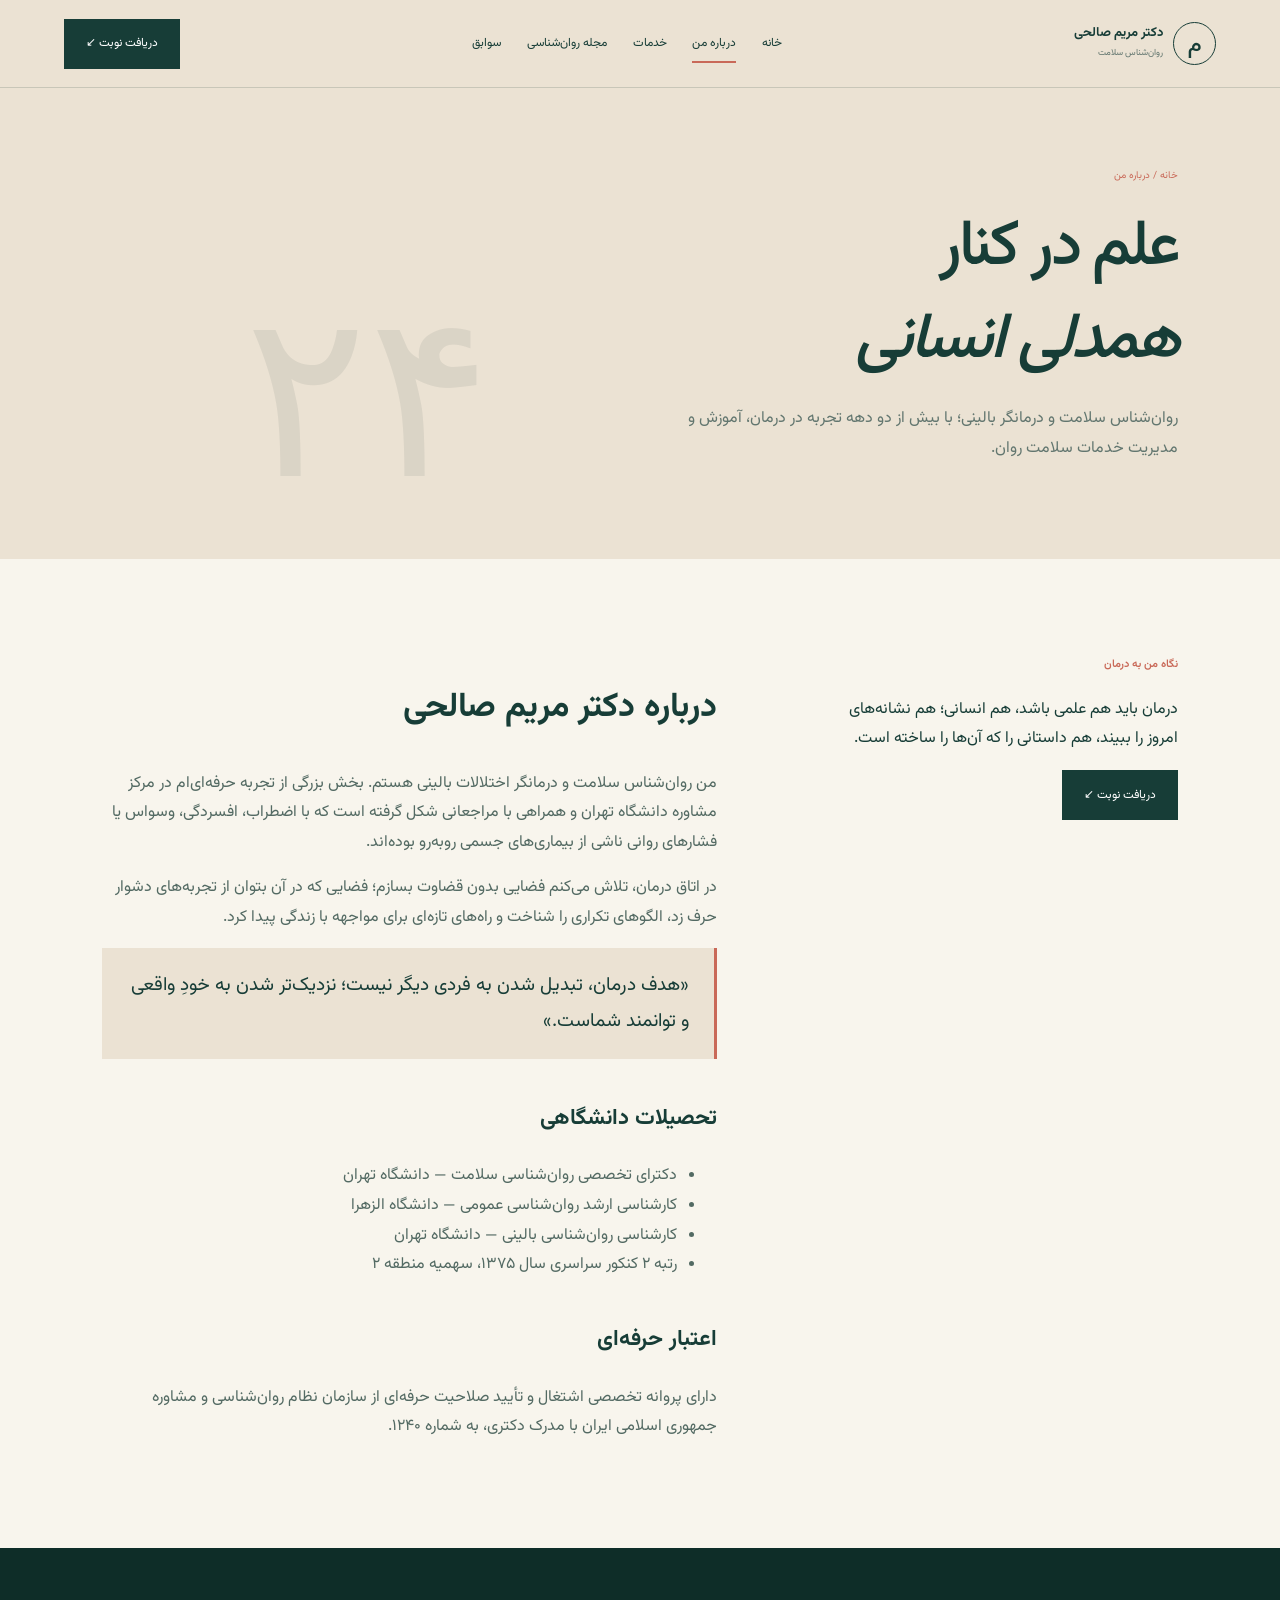
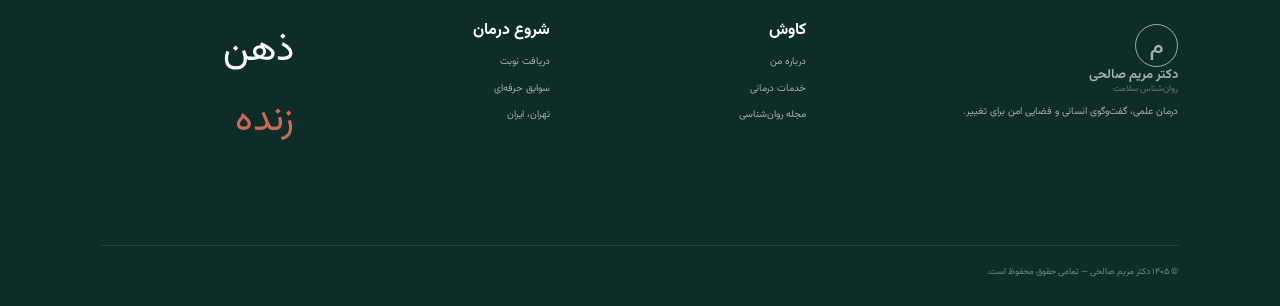
==== about.html @ 013b0f80 "Redesign site as a lively multi-page psychology practice" ====
<!doctype html><html lang="fa" dir="rtl"><head><meta charset="UTF-8"><meta name="viewport" content="width=device-width,initial-scale=1"><title>درباره من | دکتر مریم صالحی</title><link href="https://fonts.googleapis.com/css2?family=Vazirmatn:wght@300;400;500;600;700&display=swap" rel="stylesheet"><link rel="stylesheet" href="styles.css"></head><body data-page="about"><div data-header></div><main id="main"><section class="page-hero"><div class="reveal"><span class="crumb">خانه / درباره من</span><h1>علم در کنار<br><em>همدلی انسانی</em></h1><p>روان‌شناس سلامت و درمانگر بالینی؛ با بیش از دو دهه تجربه در درمان، آموزش و مدیریت خدمات سلامت روان.</p></div><div class="num reveal">۲۴</div></section><section class="content split"><aside class="reveal"><span class="label">نگاه من به درمان</span><p>درمان باید هم علمی باشد، هم انسانی؛ هم نشانه‌های امروز را ببیند، هم داستانی را که آن‌ها را ساخته است.</p><a class="btn" href="appointment.html">دریافت نوبت ↙</a></aside><article class="prose reveal"><h2>درباره دکتر مریم صالحی</h2><p>من روان‌شناس سلامت و درمانگر اختلالات بالینی هستم. بخش بزرگی از تجربه حرفه‌ای‌ام در مرکز مشاوره دانشگاه تهران و همراهی با مراجعانی شکل گرفته است که با اضطراب، افسردگی، وسواس یا فشارهای روانی ناشی از بیماری‌های جسمی روبه‌رو بوده‌اند.</p><p>در اتاق درمان، تلاش می‌کنم فضایی بدون قضاوت بسازم؛ فضایی که در آن بتوان از تجربه‌های دشوار حرف زد، الگوهای تکراری را شناخت و راه‌های تازه‌ای برای مواجهه با زندگی پیدا کرد.</p><div class="quote">«هدف درمان، تبدیل شدن به فردی دیگر نیست؛ نزدیک‌تر شدن به خودِ واقعی و توانمند شماست.»</div><h3>تحصیلات دانشگاهی</h3><ul><li>دکترای تخصصی روان‌شناسی سلامت — دانشگاه تهران</li><li>کارشناسی ارشد روان‌شناسی عمومی — دانشگاه الزهرا</li><li>کارشناسی روان‌شناسی بالینی — دانشگاه تهران</li><li>رتبه ۲ کنکور سراسری سال ۱۳۷۵، سهمیه منطقه ۲</li></ul><h3>اعتبار حرفه‌ای</h3><p>دارای پروانه تخصصی اشتغال و تأیید صلاحیت حرفه‌ای از سازمان نظام روان‌شناسی و مشاوره جمهوری اسلامی ایران با مدرک دکتری، به شماره ۱۲۴۰.</p></article></section></main><div data-footer></div><script src="script.js"></script></body></html>
---- styles.css ----
:root{--g:#173d37;--g2:#28584f;--p:#f8f5ed;--cream:#ebe2d3;--c:#c96958;--clay:#bd8c76;--sage:#9cbaa9;--muted:#62766f;--line:rgba(20,52,47,.16);--ease:cubic-bezier(.22,1,.36,1)}*{box-sizing:border-box}html{scroll-behavior:smooth}body{margin:0;background:var(--p);color:var(--g);font-family:Vazirmatn,sans-serif;line-height:1.85;overflow-x:hidden}a{color:inherit;text-decoration:none}button,input,select,textarea{font:inherit}.header{height:88px;padding:0 5vw;display:flex;align-items:center;justify-content:space-between;gap:25px;border-bottom:1px solid var(--line);position:absolute;inset:0 0 auto;z-index:30;transition:.35s var(--ease)}.header.stuck{position:fixed;height:70px;background:rgba(248,245,237,.9);backdrop-filter:blur(18px)}.logo{display:flex;align-items:center;gap:10px;line-height:1.25;white-space:nowrap}.logo>span{width:43px;height:43px;border:1px solid;border-radius:50%;display:grid;place-items:center;font:25px Georgia}.logo b{display:block;font-size:13px}.logo small{font-size:9px;color:var(--muted)}nav{display:flex;gap:2vw;font-size:12px}nav a{padding:25px 0;position:relative}nav a:after{content:"";position:absolute;right:0;bottom:17px;height:2px;width:0;background:var(--c);transition:.3s}nav a:hover:after,nav a.active:after{width:100%}.nav-cta,.btn{min-height:50px;padding:0 22px;background:var(--g);color:white;display:inline-flex;align-items:center;justify-content:center;gap:22px;font-size:12px;border:0;cursor:pointer;transition:.3s var(--ease)}.nav-cta:hover,.btn:hover{background:var(--c);transform:translateY(-3px)}.menu{display:none;background:none;border:0;width:46px;height:46px}.menu i{display:block;width:23px;height:1px;background:var(--g);margin:7px}.hero{min-height:100svh;padding:140px 7vw 70px;display:grid;grid-template-columns:1fr .86fr;gap:6vw;align-items:center;background:radial-gradient(circle at 10% 65%,rgba(201,105,88,.09),transparent 27%)}.kicker,.label{font-size:11px;color:var(--c);font-weight:600}.kicker{display:flex;align-items:center;gap:10px}.kicker i{width:8px;height:8px;background:#43a876;border-radius:50%;box-shadow:0 0 0 7px rgba(67,168,118,.12);animation:pulse 2s infinite}.hero h1{font-size:clamp(52px,6.5vw,102px);line-height:1.3;letter-spacing:-.065em;font-weight:500;margin:.25em 0}.hero h1 em,h2 em{font-style:normal;color:var(--c)}.hero-copy>p{max-width:580px;color:var(--muted)}.actions{display:flex;align-items:center;gap:28px;margin:34px 0 40px}.text-link,.line-link{font-size:11px;border-bottom:1px solid var(--line);padding:11px 0}.proof{display:flex;border-top:1px solid var(--line);padding-top:20px}.proof div{min-width:120px;padding-left:20px;margin-left:20px;border-left:1px solid var(--line)}.proof div:last-child{border:0}.proof b,.proof span{display:block}.proof span{font-size:9px;color:var(--muted)}.hero-art{height:min(76vh,720px);min-height:580px;position:relative}.portrait{position:absolute;inset:25px 7% 0;background:#ded4c4;border-radius:44% 44% 3px 3px;overflow:hidden}.portrait svg{position:absolute;bottom:-3%;width:100%;height:100%}.portrait g{stroke-dasharray:1500;stroke-dashoffset:1500;animation:draw 2.7s .3s var(--ease) forwards}.portrait q{position:absolute;bottom:18px;left:18px;width:215px;background:rgba(255,253,248,.88);backdrop-filter:blur(12px);padding:16px;font-size:11px}.orb{position:absolute;border-radius:50%;animation:float 7s ease-in-out infinite}.orb.coral{width:135px;height:135px;background:var(--c);right:0}.orb.sage{width:90px;height:90px;background:var(--sage);left:0;bottom:35px;animation-delay:-3s}.fresh{position:absolute;z-index:3;left:-2%;top:20%;width:185px;background:var(--g);color:white;padding:17px}.fresh small,.fresh b{display:block}.fresh small{color:#a6bdb6;font-size:9px}.fresh b{font-size:12px;margin:8px 0}.marquee{overflow:hidden;background:var(--c);color:white;padding:11px;white-space:nowrap}.marquee div{width:max-content;word-spacing:20px;font-size:13px;animation:marquee 24s linear infinite}.section{padding:115px 8vw}.intro{display:grid;grid-template-columns:.5fr 1.25fr .8fr;gap:5vw}.intro h2,.section-head h2,.method h2,.cta h2,.page-hero h1{font-size:clamp(42px,5vw,74px);line-height:1.45;letter-spacing:-.05em;font-weight:500;margin:.2em 0}.intro>div{color:var(--muted);padding-top:25px}.section-head{display:flex;align-items:end;justify-content:space-between;gap:8vw;margin-bottom:55px}.section-head>p{max-width:400px;color:var(--muted)}.service-grid,.articles{display:grid;grid-template-columns:repeat(3,1fr);gap:16px}.service{min-height:450px;padding:28px;display:flex;flex-direction:column;transition:.4s var(--ease)}.service:hover{transform:translateY(-9px);box-shadow:0 20px 45px rgba(20,52,47,.12)}.sage-bg{background:var(--sage)}.clay-bg{background:var(--clay);color:white}.cream-bg{background:var(--cream)}.service .symbol{font:70px Georgia;margin:35px 0 10px}.service h3{font-size:22px}.service p{font-size:12px;opacity:.75}.service strong{font-size:10px;margin-top:auto}.method{background:var(--g);color:white;display:grid;grid-template-columns:1fr 1fr;align-items:center;gap:9vw}.method-art{min-height:540px;background:var(--c);display:grid;place-items:center;position:relative;overflow:hidden}.rings,.rings:before,.rings:after{position:absolute;border:1px solid rgba(255,255,255,.35);border-radius:50%;width:230px;height:230px;content:""}.rings:before{width:380px;height:380px;inset:-75px}.rings:after{width:540px;height:540px;inset:-155px}.method q{position:relative;max-width:270px;text-align:center;font-size:14px}.method p{color:#b5c7c1}.btn.pale{background:white;color:var(--g);margin-top:20px}.journal{background:var(--cream)}.article{background:var(--p);padding-bottom:22px;transition:.4s var(--ease)}.article:hover{transform:translateY(-7px);box-shadow:0 20px 40px rgba(20,52,47,.1)}.article-art{height:250px;display:grid;place-items:center;font-size:31px;position:relative;overflow:hidden}.article-art:before,.article-art:after{content:"";position:absolute;width:160px;height:160px;border:1px solid;border-radius:50%}.article-art:after{width:250px;height:250px}.a1{background:#9db9aa}.a2{background:#d2ae9d}.a3{background:#e2d6c4}.article small,.article h3,.article p{margin-right:22px;margin-left:22px}.article small{color:var(--c);font-size:9px}.article h3{font-size:18px;line-height:1.7}.article p{font-size:11px;color:var(--muted)}.cta{text-align:center;background:#efd7cf}.cta h2{font-size:clamp(48px,6vw,88px)}.cta p{color:var(--muted)}.coral-btn{background:var(--c);margin-top:18px}.footer{background:#0e2d28;color:white;padding:68px 8vw 25px;display:grid;grid-template-columns:1.6fr 1fr 1fr 1fr;gap:5vw}.footer a,.footer p{display:block;font-size:10px;color:#9cb1aa;margin:8px 0}.footer-mark{font-size:38px}.footer-mark em{font-style:normal;color:var(--c)}.footer>small{grid-column:1/-1;border-top:1px solid rgba(255,255,255,.1);padding-top:18px;color:#6f8981;font-size:9px;margin-top:25px}.page-hero{min-height:60vh;padding:160px 8vw 80px;background:var(--cream);display:grid;grid-template-columns:1.2fr .8fr;align-items:end;gap:8vw}.page-hero p{max-width:540px;color:var(--muted)}.page-hero .num{font:clamp(110px,18vw,260px) Georgia;color:rgba(20,52,47,.08);line-height:.7}.crumb{font-size:10px;color:var(--c)}.content{padding:90px 8vw}.split{display:grid;grid-template-columns:.72fr 1.28fr;gap:9vw}.prose{max-width:760px}.prose h2{font-size:34px}.prose h3{font-size:22px;margin-top:40px}.prose p,.prose li{color:#536a63}.quote{background:var(--cream);border-right:3px solid var(--c);padding:20px 25px;font-size:19px}.cards{display:grid;gap:14px}.detail{padding:30px;background:white;border:1px solid var(--line)}.detail p{color:var(--muted);font-size:13px}.detail a{font-size:10px;color:var(--c)}.booking{min-height:100vh;padding:140px 8vw 80px;background:var(--g);color:white;display:grid;grid-template-columns:.85fr 1.15fr;gap:8vw}.booking h1{font-size:clamp(48px,5vw,74px);line-height:1.4;font-weight:500}.booking-info p{color:#b5c7c1}.form{background:var(--p);color:var(--g);padding:38px;display:grid;grid-template-columns:1fr 1fr;gap:22px}.form h2,.form>p,.form .full,.form button,.status{grid-column:1/-1}.form h2{margin:0}.form>p,.form label{font-size:10px}.form>p{color:var(--muted)}.form input,.form select,.form textarea{display:block;width:100%;border:0;border-bottom:1px solid var(--line);background:none;padding:12px 0;outline:0}.status{text-align:center;color:var(--c);font-size:11px}.filters{display:flex;gap:9px;flex-wrap:wrap;margin-bottom:40px}.filters button{padding:9px 16px;border:1px solid var(--line);background:none;font-size:10px;cursor:pointer}.filters .active{background:var(--g);color:white}.article-page{padding-top:130px}.article-head{max-width:900px;text-align:center;margin:auto;padding:50px 20px}.article-head h1{font-size:clamp(44px,6vw,76px);line-height:1.45;font-weight:500}.article-head small{color:var(--c)}.cover{height:460px;max-width:1100px;margin:0 auto 60px;display:grid;place-items:center;background:var(--sage);font-size:90px;position:relative;overflow:hidden}.cover:before,.cover:after{content:"";position:absolute;width:400px;height:400px;border:1px solid;border-radius:50%}.cover:after{width:680px;height:680px}.article-body{max-width:760px;margin:auto;padding:0 20px 100px}.article-body .lead{font-size:20px;color:var(--g)}.article-body p,.article-body li{color:#506860}.article-body h2{font-size:29px;margin-top:48px}.article-nav{border-top:1px solid var(--line);margin-top:55px;padding-top:25px;display:flex;justify-content:space-between;font-size:10px}.reveal{opacity:0;transform:translateY(28px);transition:.9s var(--ease)}.reveal.visible{opacity:1;transform:none}.delay{transition-delay:.12s}.delay2{transition-delay:.24s}@keyframes draw{to{stroke-dashoffset:0}}@keyframes pulse{50%{box-shadow:0 0 0 13px transparent}}@keyframes float{50%{transform:translateY(-17px) rotate(4deg)}}@keyframes marquee{to{transform:translateX(50%)}}
@media(max-width:900px){.header{height:72px;padding:0 20px}.header nav,.header>.nav-cta{display:none}.menu{display:block}.header.open{position:fixed;min-height:100svh;background:var(--p);align-items:flex-start;padding-top:14px}.header.open nav{display:flex;position:absolute;top:100px;right:25px;flex-direction:column;font-size:23px}.hero,.intro,.method,.page-hero,.split,.booking{grid-template-columns:1fr}.hero{padding:115px 22px 55px}.hero-art{height:620px}.section{padding:80px 22px}.intro{gap:20px}.section-head{display:block}.service-grid,.articles{grid-template-columns:1fr 1fr}.page-hero,.booking{padding:125px 22px 70px}.page-hero .num{display:none}.content{padding:70px 22px}.footer{grid-template-columns:1fr 1fr}.footer>div:first-child,.footer-mark{grid-column:1/-1}}
@media(max-width:560px){.hero h1{font-size:14vw}.actions{flex-direction:column;align-items:stretch}.text-link{text-align:center}.proof{display:grid;grid-template-columns:1fr 1fr}.proof div{border:0}.hero-art{height:500px;min-height:0}.fresh{top:auto;bottom:15px}.orb.coral{width:85px;height:85px}.service-grid,.articles{grid-template-columns:1fr}.service{min-height:390px}.method-art{min-height:420px}.section-head h2,.method h2,.cta h2,.page-hero h1{font-size:41px}.form{grid-template-columns:1fr;padding:24px}.form label{grid-column:1/-1}.cover{height:330px;font-size:60px}.footer{grid-template-columns:1fr}.footer>div{grid-column:1/-1}}
@media(prefers-reduced-motion:reduce){html{scroll-behavior:auto}*,*:before,*:after{animation-duration:.01ms!important;transition-duration:.01ms!important;animation-iteration-count:1!important}.reveal{opacity:1;transform:none}}
.skip{position:fixed;top:-80px;right:18px;background:#fff;padding:10px 16px;z-index:999}.skip:focus{top:10px}
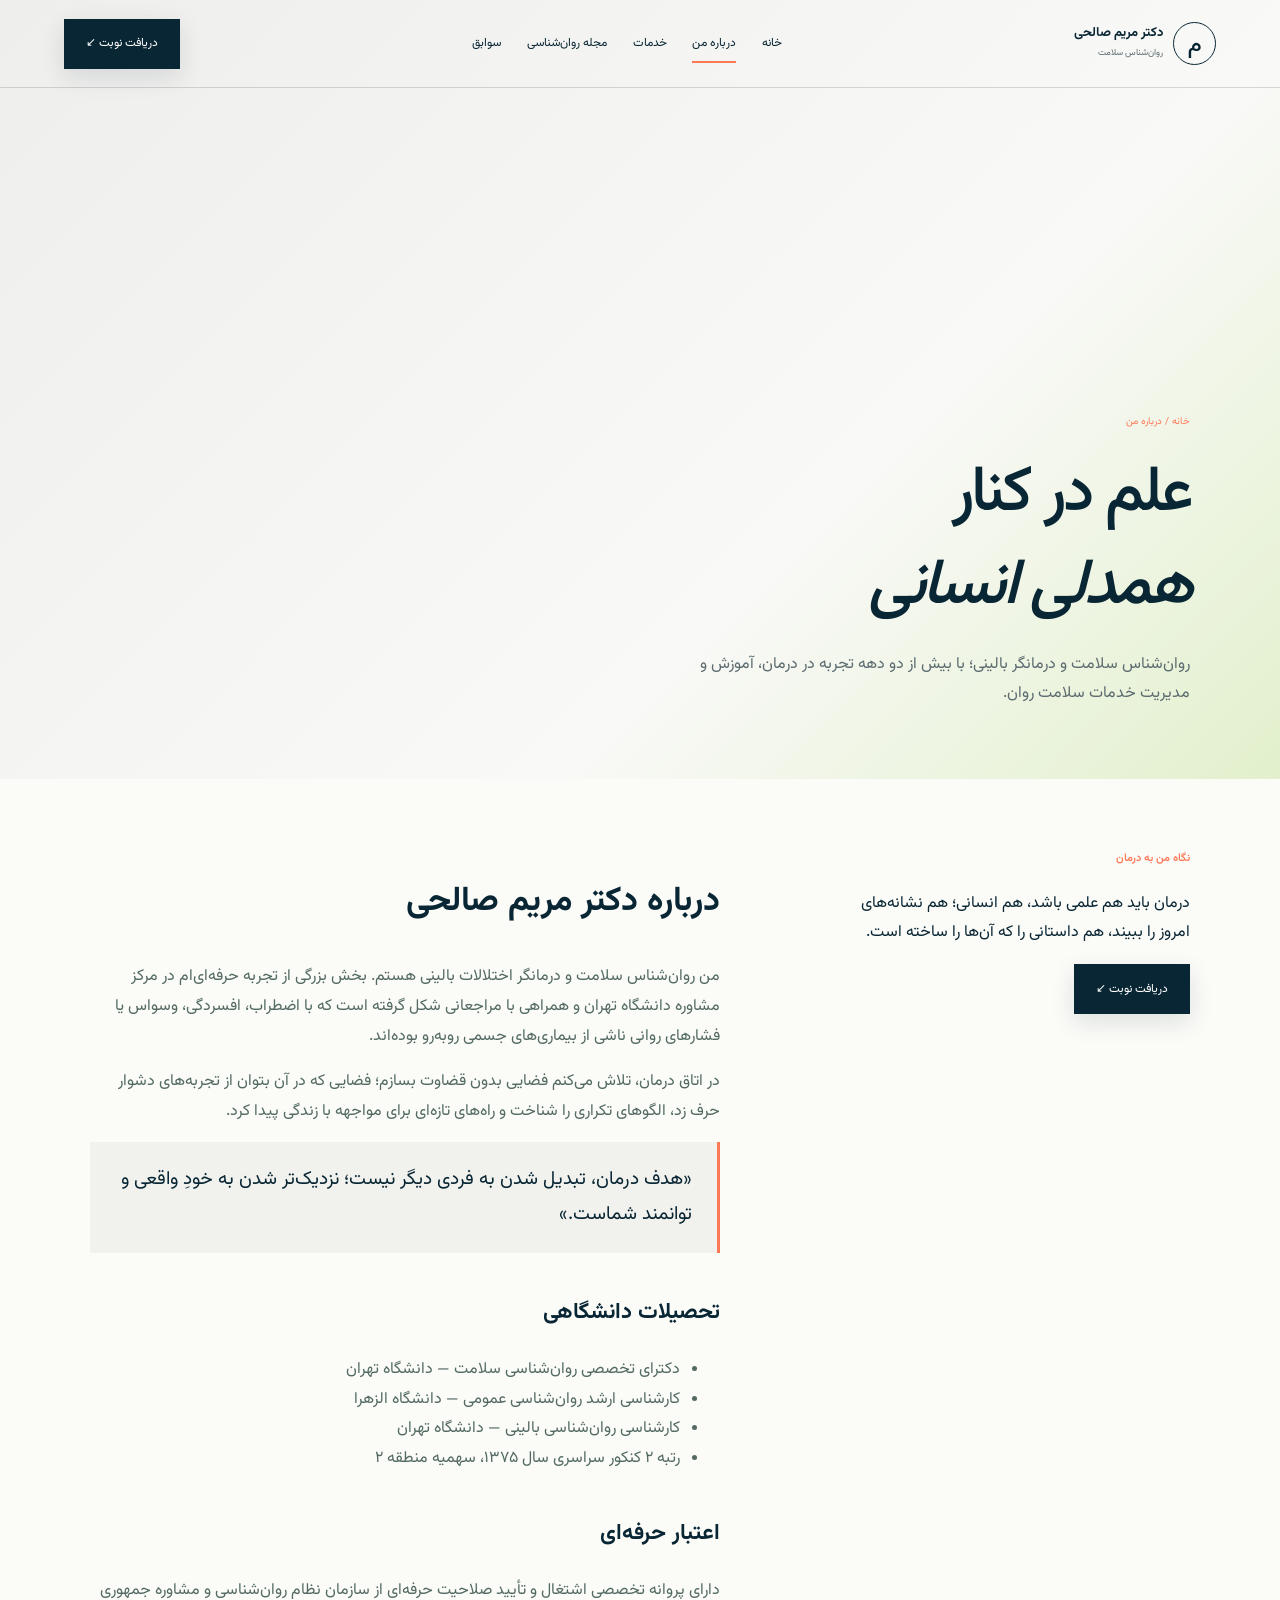
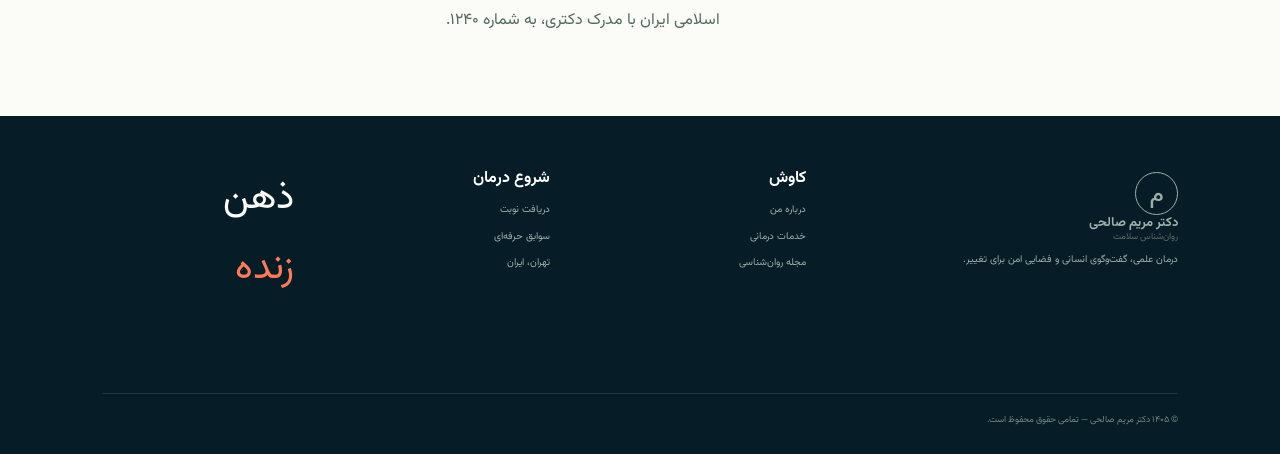
==== commit 34de0b16: "Tighten layout and add local Vazirmatn font with pastel motion" ====
--- a/about.html
+++ b/about.html
@@ -1 +1,2 @@
-<!doctype html><html lang="fa" dir="rtl"><head><meta charset="UTF-8"><meta name="viewport" content="width=device-width,initial-scale=1"><title>درباره من | دکتر مریم صالحی</title><link href="https://fonts.googleapis.com/css2?family=Vazirmatn:wght@300;400;500;600;700&display=swap" rel="stylesheet"><link rel="stylesheet" href="styles.css"></head><body data-page="about"><div data-header></div><main id="main"><section class="page-hero"><div class="reveal"><span class="crumb">خانه / درباره من</span><h1>علم در کنار<br><em>همدلی انسانی</em></h1><p>روان‌شناس سلامت و درمانگر بالینی؛ با بیش از دو دهه تجربه در درمان، آموزش و مدیریت خدمات سلامت روان.</p></div><div class="num reveal">۲۴</div></section><section class="content split"><aside class="reveal"><span class="label">نگاه من به درمان</span><p>درمان باید هم علمی باشد، هم انسانی؛ هم نشانه‌های امروز را ببیند، هم داستانی را که آن‌ها را ساخته است.</p><a class="btn" href="appointment.html">دریافت نوبت ↙</a></aside><article class="prose reveal"><h2>درباره دکتر مریم صالحی</h2><p>من روان‌شناس سلامت و درمانگر اختلالات بالینی هستم. بخش بزرگی از تجربه حرفه‌ای‌ام در مرکز مشاوره دانشگاه تهران و همراهی با مراجعانی شکل گرفته است که با اضطراب، افسردگی، وسواس یا فشارهای روانی ناشی از بیماری‌های جسمی روبه‌رو بوده‌اند.</p><p>در اتاق درمان، تلاش می‌کنم فضایی بدون قضاوت بسازم؛ فضایی که در آن بتوان از تجربه‌های دشوار حرف زد، الگوهای تکراری را شناخت و راه‌های تازه‌ای برای مواجهه با زندگی پیدا کرد.</p><div class="quote">«هدف درمان، تبدیل شدن به فردی دیگر نیست؛ نزدیک‌تر شدن به خودِ واقعی و توانمند شماست.»</div><h3>تحصیلات دانشگاهی</h3><ul><li>دکترای تخصصی روان‌شناسی سلامت — دانشگاه تهران</li><li>کارشناسی ارشد روان‌شناسی عمومی — دانشگاه الزهرا</li><li>کارشناسی روان‌شناسی بالینی — دانشگاه تهران</li><li>رتبه ۲ کنکور سراسری سال ۱۳۷۵، سهمیه منطقه ۲</li></ul><h3>اعتبار حرفه‌ای</h3><p>دارای پروانه تخصصی اشتغال و تأیید صلاحیت حرفه‌ای از سازمان نظام روان‌شناسی و مشاوره جمهوری اسلامی ایران با مدرک دکتری، به شماره ۱۲۴۰.</p></article></section></main><div data-footer></div><script src="script.js"></script></body></html>
+<!doctype html><html lang="fa" dir="rtl"><head><meta charset="UTF-8"><meta name="viewport" content="width=device-width,initial-scale=1"><title>درباره من | دکتر مریم صالحی</title><link rel="stylesheet" href="styles.css"></head><body data-page="about"><div data-header></div><main id="main"><section class="page-hero"><div class="reveal"><span class="crumb">خانه / درباره من</span><h1>علم در کنار<br><em>همدلی انسانی</em></h1><p>روان‌شناس سلامت و درمانگر بالینی؛ با بیش از دو دهه تجربه در درمان، آموزش و مدیریت خدمات سلامت روان.</p></div><div class="num reveal">۲۴</div></section><section class="content split"><aside class="reveal"><span class="label">نگاه من به درمان</span><p>درمان باید هم علمی باشد، هم انسانی؛ هم نشانه‌های امروز را ببیند، هم داستانی را که آن‌ها را ساخته است.</p><a class="btn" href="appointment.html">دریافت نوبت ↙</a></aside><article class="prose reveal"><h2>درباره دکتر مریم صالحی</h2><p>من روان‌شناس سلامت و درمانگر اختلالات بالینی هستم. بخش بزرگی از تجربه حرفه‌ای‌ام در مرکز مشاوره دانشگاه تهران و همراهی با مراجعانی شکل گرفته است که با اضطراب، افسردگی، وسواس یا فشارهای روانی ناشی از بیماری‌های جسمی روبه‌رو بوده‌اند.</p><p>در اتاق درمان، تلاش می‌کنم فضایی بدون قضاوت بسازم؛ فضایی که در آن بتوان از تجربه‌های دشوار حرف زد، الگوهای تکراری را شناخت و راه‌های تازه‌ای برای مواجهه با زندگی پیدا کرد.</p><div class="quote">«هدف درمان، تبدیل شدن به فردی دیگر نیست؛ نزدیک‌تر شدن به خودِ واقعی و توانمند شماست.»</div><h3>تحصیلات دانشگاهی</h3><ul><li>دکترای تخصصی روان‌شناسی سلامت — دانشگاه تهران</li><li>کارشناسی ارشد روان‌شناسی عمومی — دانشگاه الزهرا</li><li>کارشناسی روان‌شناسی بالینی — دانشگاه تهران</li><li>رتبه ۲ کنکور سراسری سال ۱۳۷۵، سهمیه منطقه ۲</li></ul><h3>اعتبار حرفه‌ای</h3><p>دارای پروانه تخصصی اشتغال و تأیید صلاحیت حرفه‌ای از سازمان نظام روان‌شناسی و مشاوره جمهوری اسلامی ایران با مدرک دکتری، به شماره ۱۲۴۰.</p></article></section></main><div data-footer></div><script src="script.js"></script></body></html>
+
--- a/styles.css
+++ b/styles.css
@@ -3,3 +3,9 @@
 @media(max-width:560px){.hero h1{font-size:14vw}.actions{flex-direction:column;align-items:stretch}.text-link{text-align:center}.proof{display:grid;grid-template-columns:1fr 1fr}.proof div{border:0}.hero-art{height:500px;min-height:0}.fresh{top:auto;bottom:15px}.orb.coral{width:85px;height:85px}.service-grid,.articles{grid-template-columns:1fr}.service{min-height:390px}.method-art{min-height:420px}.section-head h2,.method h2,.cta h2,.page-hero h1{font-size:41px}.form{grid-template-columns:1fr;padding:24px}.form label{grid-column:1/-1}.cover{height:330px;font-size:60px}.footer{grid-template-columns:1fr}.footer>div{grid-column:1/-1}}
 @media(prefers-reduced-motion:reduce){html{scroll-behavior:auto}*,*:before,*:after{animation-duration:.01ms!important;transition-duration:.01ms!important;animation-iteration-count:1!important}.reveal{opacity:1;transform:none}}
 .skip{position:fixed;top:-80px;right:18px;background:#fff;padding:10px 16px;z-index:999}.skip:focus{top:10px}
+.portrait.has-photo{background:#d8cabc}.portrait.has-photo>img{width:100%;height:100%;object-fit:cover;object-position:50% 22%;display:block;filter:saturate(.82) contrast(1.02)}.portrait.has-photo svg{display:none}.portrait.has-photo:after{content:"";position:absolute;inset:0;background:linear-gradient(180deg,transparent 60%,rgba(23,61,55,.18));pointer-events:none}.portrait.has-photo q{z-index:2}.about-photo{width:min(34vw,430px);aspect-ratio:1/1;object-fit:cover;object-position:50% 22%;border-radius:50% 50% 4px 4px;justify-self:end;box-shadow:18px 18px 0 var(--sage)}.page-hero:has(.about-photo){grid-template-columns:1.1fr .9fr}.page-hero:has(.about-photo) .num{display:none}@media(max-width:900px){.about-photo{width:min(82vw,430px);justify-self:center}.page-hero:has(.about-photo){grid-template-columns:1fr}}
+.mag-hero{min-height:72vh;padding:160px 8vw 80px;background:var(--g);color:white;display:grid;grid-template-columns:1fr 1fr;align-items:end;overflow:hidden;position:relative}.mag-hero h1{font-size:clamp(62px,8vw,126px);font-weight:500;line-height:1.2;letter-spacing:-.065em;margin:.15em 0}.mag-hero h1 em{font-style:normal;color:#e7a092}.mag-hero p{max-width:530px;color:#b3c6c0}.mag-word{font-size:clamp(170px,25vw,390px);line-height:.65;font-weight:800;color:rgba(255,255,255,.045);transform:rotate(-8deg);justify-self:end}.featured-story{display:grid;grid-template-columns:1.05fr .95fr;gap:8vw;align-items:center}.featured-art{min-height:570px;background:var(--sage);position:relative;display:grid;place-items:center;overflow:hidden}.featured-art:before,.featured-art:after{content:"";position:absolute;width:310px;height:310px;border:1px solid var(--g);border-radius:50%}.featured-art:after{width:520px;height:520px}.featured-art span{position:absolute;top:25px;right:25px;font-size:10px}.featured-art b{font-size:86px;font-weight:400;z-index:1}.featured-art i{position:absolute;width:110px;height:110px;background:var(--c);border-radius:50%;bottom:28px;left:28px;animation:float 6s ease-in-out infinite}.featured-copy small{font-size:9px;color:var(--c)}.featured-copy h2{font-size:clamp(38px,4vw,62px);line-height:1.5;font-weight:500}.featured-copy p{color:var(--muted);margin-bottom:30px}.magazine-list{background:var(--cream)}.mag-toolbar{display:flex;justify-content:space-between;align-items:end;margin-bottom:45px}.mag-toolbar h2{margin:4px 0;font-size:34px}.mag-quote{background:#e9b4a8;text-align:center}.mag-quote q{display:block;max-width:900px;margin:25px auto;font-size:clamp(27px,4vw,54px);line-height:1.65}.mag-quote span,.mag-quote a{font-size:10px}.reading-layout{max-width:1080px;margin:auto;display:grid;grid-template-columns:210px 1fr;gap:70px;align-items:start}.toc{position:sticky;top:110px;border-top:2px solid var(--g);padding-top:18px}.toc b,.toc a{display:block}.toc b{font-size:11px;margin-bottom:12px}.toc a{font-size:10px;color:var(--muted);padding:7px 0;border-bottom:1px solid var(--line)}.article-body{max-width:none;margin:0;padding:0 0 110px}.article-body p,.article-body li{font-size:16px;line-height:2.15}.article-body h2{scroll-margin-top:110px}.article-body h3{font-size:20px;margin-top:32px}.article-note{background:#edf0e9;border:1px solid var(--line);padding:15px 20px;font-size:11px;color:var(--muted);margin:28px 0}.sources{margin-top:60px;background:var(--g);color:white;padding:30px}.sources h2{margin-top:0;color:white}.sources ol{padding-right:20px}.sources li{font-size:11px;color:#b8c9c4;margin:10px 0}.sources a{text-decoration:underline;text-underline-offset:4px}.sources a:hover{color:white}@media(max-width:900px){.mag-hero,.featured-story{grid-template-columns:1fr}.mag-hero{padding:130px 22px 70px}.mag-word{display:none}.featured-story{gap:40px}.featured-art{min-height:480px}.reading-layout{grid-template-columns:1fr;padding:0 22px}.toc{position:static;display:none}.mag-toolbar{display:block}}@media(max-width:560px){.mag-hero h1{font-size:16vw}.featured-art{min-height:380px}.featured-art b{font-size:60px}.featured-art:before{width:220px;height:220px}.featured-art:after{width:360px;height:360px}.article-body p,.article-body li{font-size:15px}.sources{padding:22px}.mag-quote q{font-size:28px}}
+:root:root{--g:#092634;--g2:#004e72;--p:#f9f9f7;--cream:#eeeeec;--c:#ff6e42;--clay:#3a4750;--sage:#e2f0cc;--muted:#5c6b70;--line:rgba(9,38,52,.16)}body{background:var(--p);color:var(--g)}.hero{background:radial-gradient(circle at 7% 68%,rgba(0,78,114,.12),transparent 27%),radial-gradient(circle at 92% 18%,rgba(255,110,66,.07),transparent 23%),var(--p)}.header.stuck{background:rgba(249,249,247,.9)}.btn,.nav-cta{box-shadow:0 8px 24px rgba(9,38,52,.12)}.btn:hover,.nav-cta:hover{box-shadow:0 12px 30px rgba(255,110,66,.22)}.orb.coral{background:linear-gradient(145deg,#ff8c66,#ff6e42)}.orb.sage{background:#b8dca9}.portrait.has-photo{background:#dce5e2}.portrait.has-photo:after{background:linear-gradient(180deg,transparent 54%,rgba(9,38,52,.26))}.fresh{background:rgba(9,38,52,.96);border:1px solid rgba(255,255,255,.13);box-shadow:0 18px 42px rgba(9,38,52,.22)}.marquee{background:var(--g2)}.marquee div{color:#f9f9f9}.sage-bg{background:linear-gradient(150deg,#e2f0cc,#cce5bb)}.clay-bg{background:linear-gradient(150deg,#3a4750,#092634)}.cream-bg{background:linear-gradient(150deg,#f9f9f9,#e8eceb)}.method{background:linear-gradient(140deg,#092634,#004e72)}.method-art{background:linear-gradient(150deg,#ff6e42,#d84d29)}.journal,.magazine-list{background:#eeeeec}.a1{background:linear-gradient(150deg,#e2f0cc,#b8dca9)}.a2{background:linear-gradient(150deg,#ffb098,#ff7950)}.a3{background:linear-gradient(150deg,#dfe8eb,#91afbb)}.cta{background:linear-gradient(135deg,#e2f0cc 0%,#f9f9f7 55%,#ffd7ca 100%)}.footer{background:#061c26}.mag-hero{background:radial-gradient(circle at 15% 105%,rgba(0,78,114,.85),transparent 40%),radial-gradient(circle at 8% -10%,rgba(255,110,66,.32),transparent 25%),#06151c}.mag-hero h1 em{color:#ff8b66}.featured-art{background:linear-gradient(145deg,#e2f0cc,#b9dba9)}.featured-art i{background:#ff6e42}.mag-quote{background:linear-gradient(135deg,#ff6e42,#ff9978);color:#092634}.booking{background:radial-gradient(circle at 12% 90%,rgba(0,78,114,.75),transparent 45%),#061c26}.sources{background:linear-gradient(145deg,#092634,#004e72)}.page-hero{background:linear-gradient(135deg,#eeeeec 0%,#f9f9f7 65%,#e2f0cc 100%)}.article-note{background:#f0f6e8}.cover.a1{background:linear-gradient(145deg,#e2f0cc,#b8dca9)}.cover.a2{background:linear-gradient(145deg,#ffb39d,#ff7950)}.cover.a3{background:linear-gradient(145deg,#dbe7eb,#8eacb8)}
+body[data-page="articles"] .mag-hero~*{}body[data-page="articles"]:has(.mag-hero) .header:not(.stuck){color:#f9f9f9;border-bottom-color:rgba(249,249,249,.13)}body[data-page="articles"]:has(.mag-hero) .header:not(.stuck) .logo small{color:#9fb0b6}body[data-page="articles"]:has(.mag-hero) .header:not(.stuck) .menu i{background:#f9f9f9}body[data-page="articles"]:has(.mag-hero) .header:not(.stuck) .nav-cta{background:#004e72;border:1px solid rgba(255,255,255,.15)}
+@font-face{font-family:Vazirmatn;src:url('assets/fonts/Vazirmatn-Variable.woff2') format('woff2');font-weight:100 900;font-style:normal;font-display:swap}:root:root{--p:#fbfbf8;--cream:#f1f2ee;--sage:#e5f1d5;--c:#ff7957}body{font-family:Vazirmatn,Tahoma,sans-serif}.section{padding:72px 7vw}.hero{min-height:auto;padding:118px 7vw 48px}.hero-art{height:min(68vh,620px);min-height:510px}.hero h1{font-size:clamp(48px,6vw,88px)}.intro{grid-template-columns:.42fr 1.15fr .82fr;gap:3.5vw}.section-head{margin-bottom:38px}.service{min-height:365px;padding:24px}.service .symbol{margin:22px 0 4px}.method{gap:6vw}.method-art{min-height:430px}.article-art{height:210px}.cta h2{font-size:clamp(42px,5.2vw,72px)}.page-hero{min-height:46vh;padding:125px 7vw 54px}.content{padding:64px 7vw}.booking{padding:112px 7vw 60px}.mag-hero{min-height:58vh;padding:130px 7vw 55px;background:radial-gradient(circle at 14% 105%,rgba(0,78,114,.15),transparent 38%),radial-gradient(circle at 5% -5%,rgba(255,121,87,.26),transparent 28%),linear-gradient(135deg,#e5f1d5,#f9f9f7 55%,#dceaf0);color:var(--g)}.mag-hero h1{font-size:clamp(55px,7vw,102px)}.mag-hero h1 em{color:#f06b49}.mag-hero p{color:var(--muted)}.mag-word{color:rgba(9,38,52,.055)}html body[data-page="articles"]:has(.mag-hero) .header:not(.stuck){color:var(--g);border-bottom-color:var(--line)}html body[data-page="articles"]:has(.mag-hero) .header:not(.stuck) .logo small{color:var(--muted)}html body[data-page="articles"]:has(.mag-hero) .header:not(.stuck) .menu i{background:var(--g)}html body[data-page="articles"]:has(.mag-hero) .header:not(.stuck) .nav-cta{background:var(--g);border:0}.featured-story{gap:5vw}.featured-art{min-height:440px}.article-head{padding:34px 20px}.article-head h1{font-size:clamp(40px,5.2vw,64px)}.cover{height:360px;margin-bottom:45px}.reading-layout{gap:48px}.article-body{padding-bottom:72px}.article-body h2{margin-top:38px}.footer{padding-top:48px}.method .method-art{background:#dfead7}.method .method-art video{position:absolute;inset:0;width:100%;height:100%;object-fit:cover;opacity:.68;filter:saturate(.65) contrast(.86)}.method .method-art:after{content:"";position:absolute;inset:0;background:linear-gradient(135deg,rgba(9,38,52,.2),rgba(0,78,114,.1))}.method .method-art q{z-index:2;color:white;text-shadow:0 2px 20px rgba(9,38,52,.45)}.method .method-art .rings{z-index:1}.hero:before{content:"";position:absolute;width:320px;height:320px;border-radius:50%;background:rgba(226,240,204,.35);filter:blur(50px);right:-120px;top:25%;animation:pastelDrift 9s ease-in-out infinite;pointer-events:none}@keyframes pastelDrift{50%{transform:translate(55px,-35px) scale(1.12)}}@media(max-width:900px){.section{padding:58px 22px}.hero{padding:100px 22px 38px}.hero-art{height:520px;min-height:440px}.page-hero{padding:108px 22px 45px}.content{padding:52px 22px}.mag-hero{padding:110px 22px 45px}.featured-art{min-height:380px}.method-art{min-height:360px}}@media(max-width:560px){.section{padding:48px 20px}.hero-art{height:430px;min-height:0}.service{min-height:320px}.article-art{height:190px}.cover{height:280px}.booking{padding:96px 20px 45px}}
+.method{background:linear-gradient(135deg,#dceaf0,#eef3ef 60%,#e5f1d5);color:var(--g)}.method p{color:var(--muted)}.method .btn.pale{background:var(--g);color:white}.method .label{color:#e95f3d}
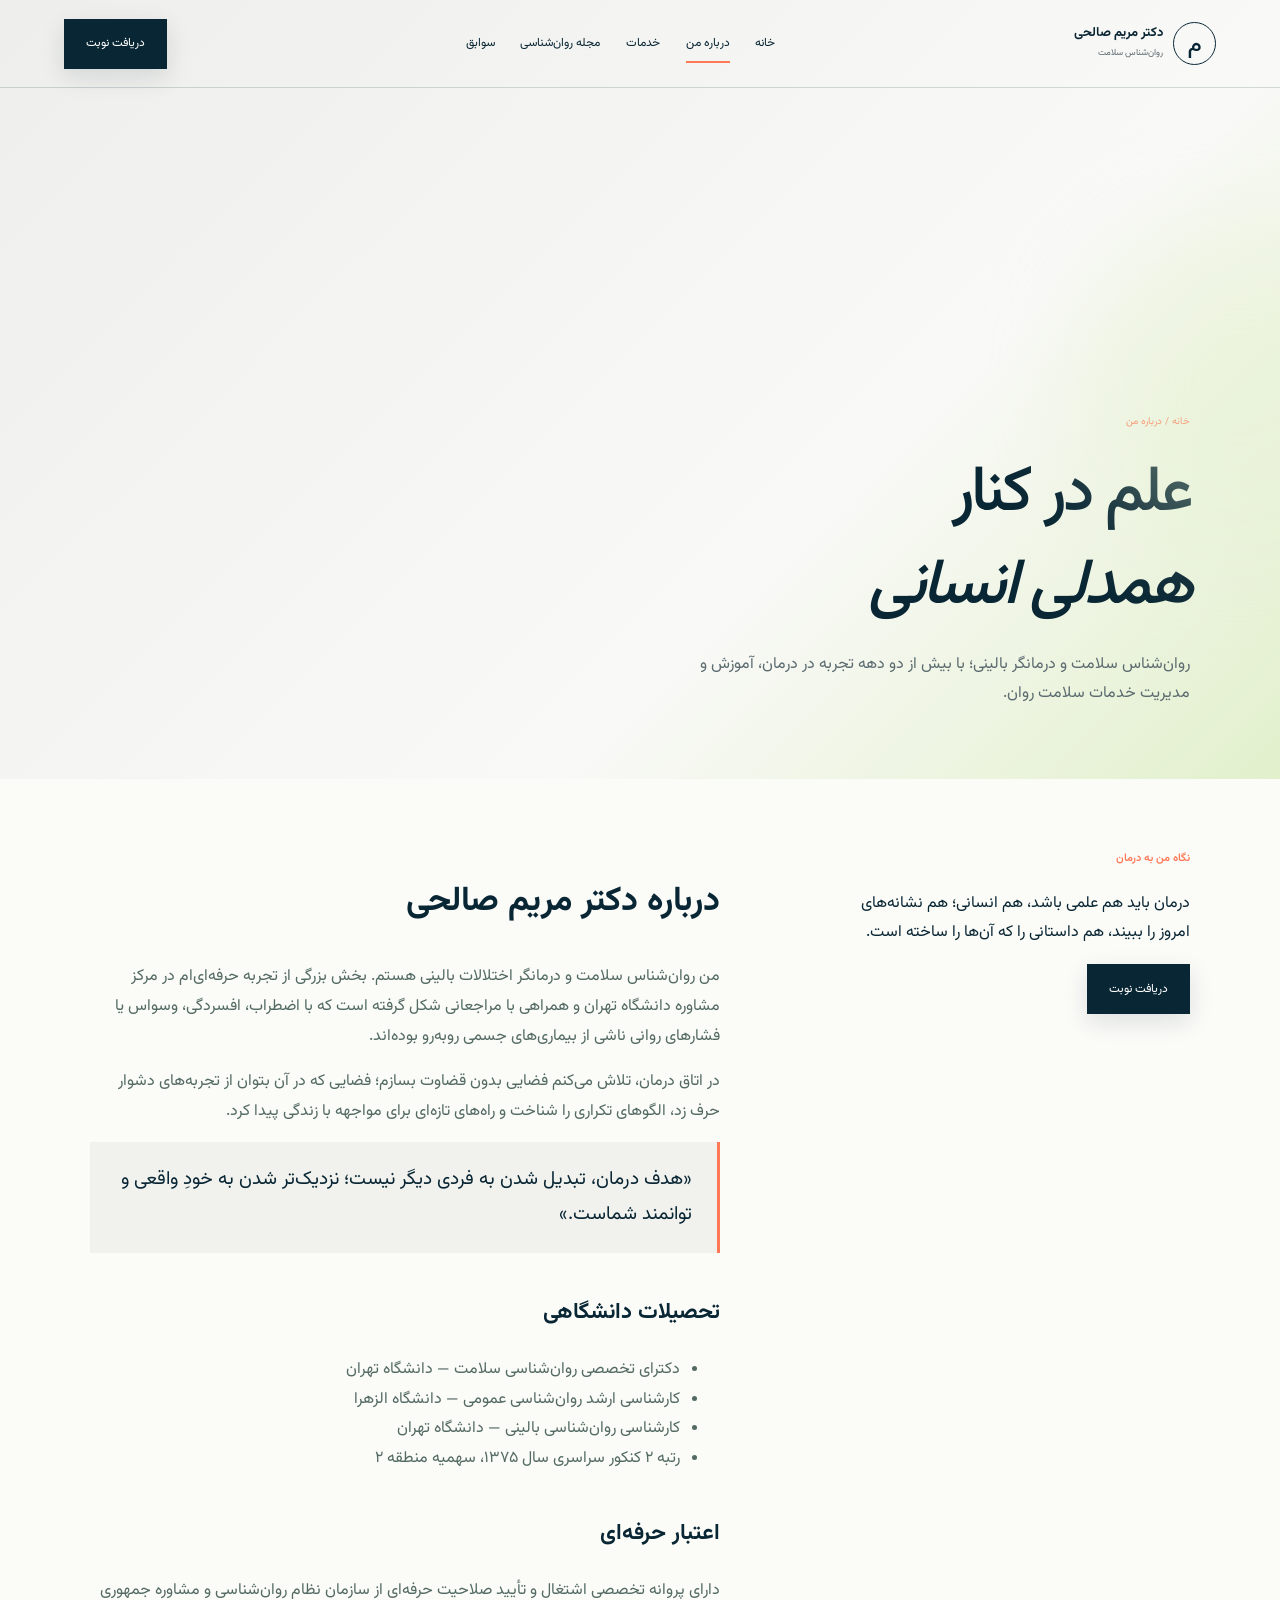
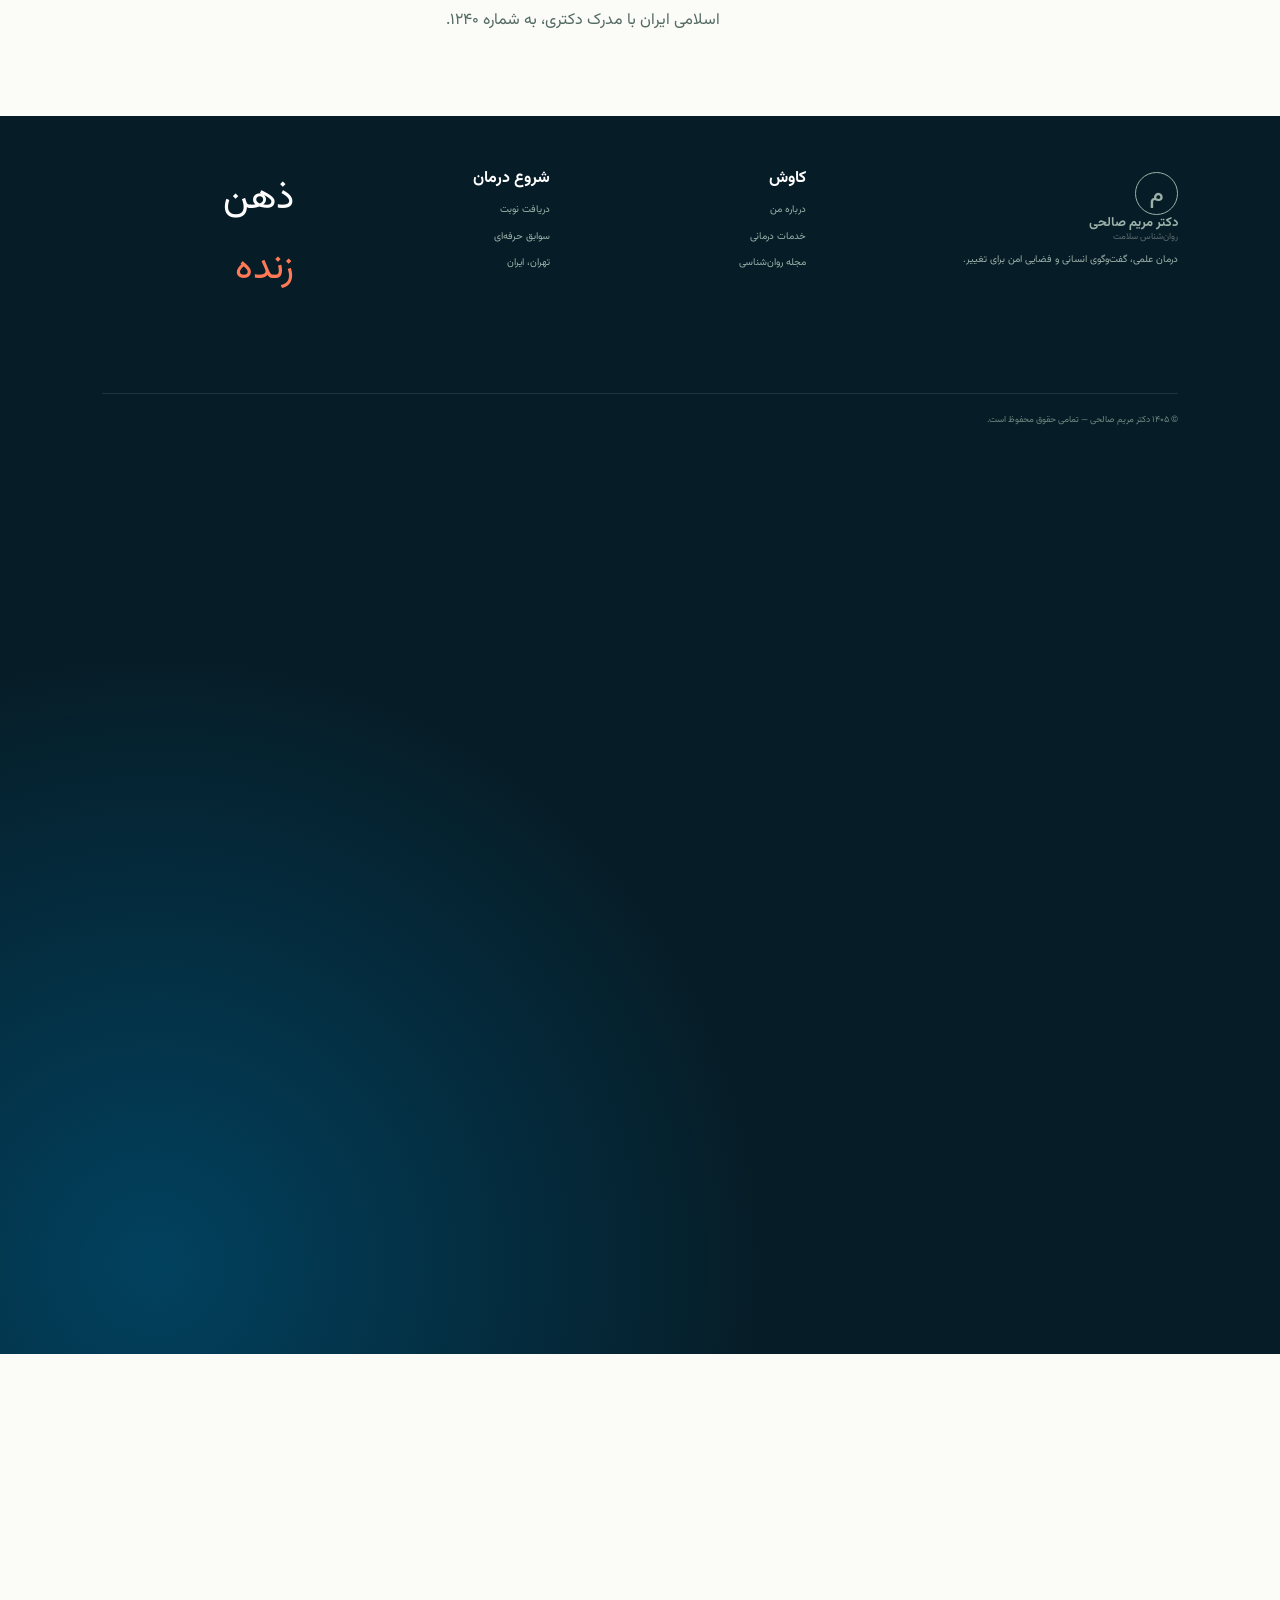
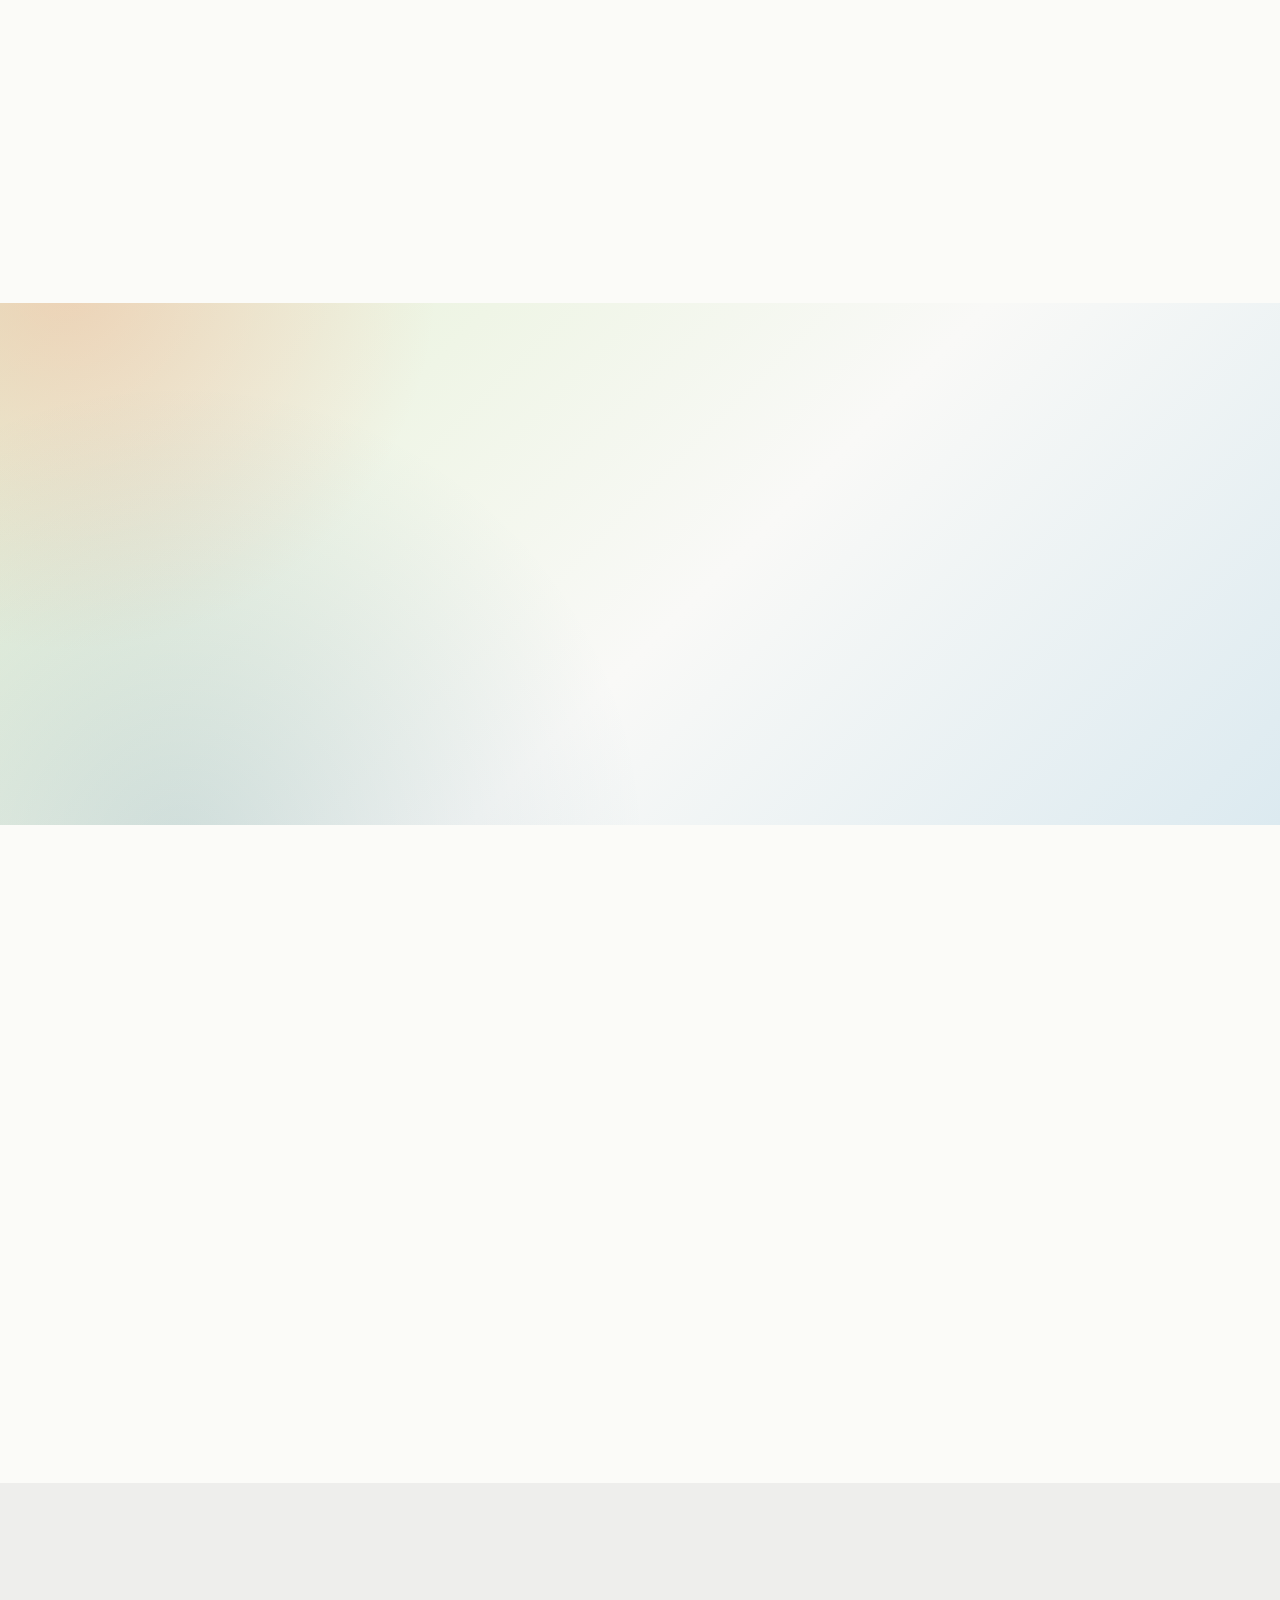
==== commit 98747dca: "Remove decorative arrows from primary buttons" ====
--- a/about.html
+++ b/about.html
@@ -1,2 +1,35 @@
-<!doctype html><html lang="fa" dir="rtl"><head><meta charset="UTF-8"><meta name="viewport" content="width=device-width,initial-scale=1"><title>درباره من | دکتر مریم صالحی</title><link rel="stylesheet" href="styles.css"></head><body data-page="about"><div data-header></div><main id="main"><section class="page-hero"><div class="reveal"><span class="crumb">خانه / درباره من</span><h1>علم در کنار<br><em>همدلی انسانی</em></h1><p>روان‌شناس سلامت و درمانگر بالینی؛ با بیش از دو دهه تجربه در درمان، آموزش و مدیریت خدمات سلامت روان.</p></div><div class="num reveal">۲۴</div></section><section class="content split"><aside class="reveal"><span class="label">نگاه من به درمان</span><p>درمان باید هم علمی باشد، هم انسانی؛ هم نشانه‌های امروز را ببیند، هم داستانی را که آن‌ها را ساخته است.</p><a class="btn" href="appointment.html">دریافت نوبت ↙</a></aside><article class="prose reveal"><h2>درباره دکتر مریم صالحی</h2><p>من روان‌شناس سلامت و درمانگر اختلالات بالینی هستم. بخش بزرگی از تجربه حرفه‌ای‌ام در مرکز مشاوره دانشگاه تهران و همراهی با مراجعانی شکل گرفته است که با اضطراب، افسردگی، وسواس یا فشارهای روانی ناشی از بیماری‌های جسمی روبه‌رو بوده‌اند.</p><p>در اتاق درمان، تلاش می‌کنم فضایی بدون قضاوت بسازم؛ فضایی که در آن بتوان از تجربه‌های دشوار حرف زد، الگوهای تکراری را شناخت و راه‌های تازه‌ای برای مواجهه با زندگی پیدا کرد.</p><div class="quote">«هدف درمان، تبدیل شدن به فردی دیگر نیست؛ نزدیک‌تر شدن به خودِ واقعی و توانمند شماست.»</div><h3>تحصیلات دانشگاهی</h3><ul><li>دکترای تخصصی روان‌شناسی سلامت — دانشگاه تهران</li><li>کارشناسی ارشد روان‌شناسی عمومی — دانشگاه الزهرا</li><li>کارشناسی روان‌شناسی بالینی — دانشگاه تهران</li><li>رتبه ۲ کنکور سراسری سال ۱۳۷۵، سهمیه منطقه ۲</li></ul><h3>اعتبار حرفه‌ای</h3><p>دارای پروانه تخصصی اشتغال و تأیید صلاحیت حرفه‌ای از سازمان نظام روان‌شناسی و مشاوره جمهوری اسلامی ایران با مدرک دکتری، به شماره ۱۲۴۰.</p></article></section></main><div data-footer></div><script src="script.js"></script></body></html>
+<!doctype html><html lang="fa" dir="rtl"><head><meta charset="UTF-8"><meta name="viewport" content="width=device-width,initial-scale=1"><title>درباره من | دکتر مریم صالحی</title><link rel="stylesheet" href="styles.css"></head><body data-page="about"><div data-header></div><main id="main"><section class="page-hero"><div class="reveal"><span class="crumb">خانه / درباره من</span><h1>علم در کنار<br><em>همدلی انسانی</em></h1><p>روان‌شناس سلامت و درمانگر بالینی؛ با بیش از دو دهه تجربه در درمان، آموزش و مدیریت خدمات سلامت روان.</p></div><div class="num reveal">۲۴</div></section><section class="content split"><aside class="reveal"><span class="label">نگاه من به درمان</span><p>درمان باید هم علمی باشد، هم انسانی؛ هم نشانه‌های امروز را ببیند، هم داستانی را که آن‌ها را ساخته است.</p><a class="btn" href="appointment.html">دریافت نوبت</a></aside><article class="prose reveal"><h2>درباره دکتر مریم صالحی</h2><p>من روان‌شناس سلامت و درمانگر اختلالات بالینی هستم. بخش بزرگی از تجربه حرفه‌ای‌ام در مرکز مشاوره دانشگاه تهران و همراهی با مراجعانی شکل گرفته است که با اضطراب، افسردگی، وسواس یا فشارهای روانی ناشی از بیماری‌های جسمی روبه‌رو بوده‌اند.</p><p>در اتاق درمان، تلاش می‌کنم فضایی بدون قضاوت بسازم؛ فضایی که در آن بتوان از تجربه‌های دشوار حرف زد، الگوهای تکراری را شناخت و راه‌های تازه‌ای برای مواجهه با زندگی پیدا کرد.</p><div class="quote">«هدف درمان، تبدیل شدن به فردی دیگر نیست؛ نزدیک‌تر شدن به خودِ واقعی و توانمند شماست.»</div><h3>تحصیلات دانشگاهی</h3><ul><li>دکترای تخصصی روان‌شناسی سلامت — دانشگاه تهران</li><li>کارشناسی ارشد روان‌شناسی عمومی — دانشگاه الزهرا</li><li>کارشناسی روان‌شناسی بالینی — دانشگاه تهران</li><li>رتبه ۲ کنکور سراسری سال ۱۳۷۵، سهمیه منطقه ۲</li></ul><h3>اعتبار حرفه‌ای</h3><p>دارای پروانه تخصصی اشتغال و تأیید صلاحیت حرفه‌ای از سازمان نظام روان‌شناسی و مشاوره جمهوری اسلامی ایران با مدرک دکتری، به شماره ۱۲۴۰.</p></article></section></main><div data-footer></div><script src="script.js"></script></body></html>
 
+
+<!doctype html><html lang="fa" dir="rtl"><head><meta charset="UTF-8"><meta name="viewport" content="width=device-width,initial-scale=1"><title>دریافت نوبت | دکتر مریم صالحی</title><link rel="stylesheet" href="styles.css"></head><body data-page="appointment"><div data-header></div><main id="main" class="booking"><section class="booking-info reveal"><span class="label">شروع یک گفت‌وگو</span><h1>شاید امروز، زمانِ<br>شروع کردن باشد.</h1><p>فرم را تکمیل کنید. برای هماهنگی زمان جلسه با شما تماس می‌گیریم. جلسه اول به شناخت مسئله، انتظارات و انتخاب مسیر مناسب درمان اختصاص دارد.</p><p>✓ اطلاعات شما کاملاً محرمانه باقی می‌ماند.<br>✓ مدت جلسه معمولاً ۵۰ دقیقه است.<br>✓ امکان هماهنگی جلسه آنلاین وجود دارد.</p></section><form class="form reveal" novalidate><h2>درخواست وقت مشاوره</h2><p>موارد ستاره‌دار برای هماهنگی ضروری‌اند.</p><label>نام و نام خانوادگی *<input name="name" autocomplete="name" required placeholder="نام شما"></label><label>شماره همراه *<input name="phone" autocomplete="tel" inputmode="tel" required placeholder="۰۹۱۲ ۰۰۰ ۰۰۰۰"></label><label>زمینه مشاوره *<select required><option value="">انتخاب کنید</option><option>اضطراب و افسردگی</option><option>وسواس</option><option>روان‌شناسی سلامت</option><option>رشد و خودشناسی</option></select></label><label>شیوه جلسه *<select required><option value="">انتخاب کنید</option><option>حضوری</option><option>آنلاین</option></select></label><label class="full">توضیح کوتاه <textarea rows="4" placeholder="اگر مایلید کمی درباره دلیل مراجعه بنویسید."></textarea></label><button class="btn" type="submit">ثبت درخواست و تماس برای هماهنگی</button><p class="status" role="status"></p></form></main><div data-footer></div><script src="script.js"></script></body></html>
+
+
+<!doctype html><html lang="fa" dir="rtl"><head><meta charset="UTF-8"><meta name="viewport" content="width=device-width,initial-scale=1"><meta name="description" content="راهنمای علمی و عملی شناخت و مدیریت اضطراب"><title>چگونه با اضطراب گفت‌وگو کنیم؟ | دکتر مریم صالحی</title><link rel="stylesheet" href="styles.css"></head><body data-page="articles"><div data-header></div><main id="main" class="article-page"><header class="article-head reveal"><small>اضطراب · زمان مطالعه ۱۲ دقیقه</small><h1>وقتی اضطراب می‌آید، چگونه با آن گفت‌وگو کنیم؟</h1><p>اضطراب دشمن شما نیست؛ سامانه هشداری است که گاهی صدایش بیش از حد بلند می‌شود.</p></header><div class="cover a1 reveal"><span>نفس</span></div><div class="reading-layout"><aside class="toc reveal"><b>در این مقاله</b><a href="#cycle">چرخه اضطراب</a><a href="#body">تنظیم بدن</a><a href="#thought">فکر یا واقعیت؟</a><a href="#avoidance">دام اجتناب</a><a href="#help">زمان کمک گرفتن</a></aside><article class="article-body reveal"><p class="lead">اگر تجربه اضطراب را فقط به «فکر زیاد» تقلیل بدهیم، نیمی از ماجرا را از دست می‌دهیم. اضطراب رویدادی هم‌زمان در بدن، توجه، فکر و رفتار است. به همین دلیل، گفتنِ «نگران نباش» معمولاً کار نمی‌کند.</p><div class="article-note">این مطلب آموزشی است و جای ارزیابی، تشخیص یا درمان فردی را نمی‌گیرد.</div><h2 id="cycle">اضطراب چگونه خودش را تقویت می‌کند؟</h2><p>چرخه معمولاً با یک محرک شروع می‌شود: یک پیام، درد جسمی، جلسه کاری یا حتی فکری ناگهانی. ذهن خطر را پیش‌بینی می‌کند؛ بدن با تپش قلب، انقباض عضلات یا تغییر تنفس پاسخ می‌دهد؛ سپس همین نشانه‌های بدنی به‌عنوان مدرک خطر تفسیر می‌شوند. فرد برای کاهش فشار، از موقعیت اجتناب می‌کند. آرامش کوتاه‌مدتِ پس از اجتناب، به مغز می‌آموزد که موقعیت واقعاً خطرناک بوده است.</p><p>پس اضطراب فقط یک احساس نیست. چرخه‌ای است که هر جزء آن می‌تواند جزء بعدی را تقویت کند. خبر خوب این است که تغییر در هر حلقه می‌تواند کل چرخه را آهسته‌تر کند.</p><h2 id="body">قدم اول: بدن را به اکنون برگردانید</h2><p>در اوج برانگیختگی، بحث منطقی با ذهن دشوار است. ابتدا باید شدت هشدار بدن را کمی پایین آورد. توجه به تماس پا با زمین، شل کردن آگاهانه شانه‌ها و نام بردن از چند چیز قابل مشاهده، توجه را از آینده فرضی به اکنون قابل مشاهده برمی‌گرداند.</p><h3>یک تمرین دو دقیقه‌ای</h3><ol><li>بدون تلاش برای «عمیق» نفس کشیدن، سرعت تنفس را کمی آهسته کنید.</li><li>بازدم را اندکی طولانی‌تر از دم رها کنید؛ فشار و حبس نفس لازم نیست.</li><li>سه رنگ، دو صدا و یک نقطه تماس بدن با محیط را نام ببرید.</li><li>شدت اضطراب را از صفر تا ده بسنجید؛ هدف رسیدن فوری به صفر نیست.</li></ol><p>مرورهای پژوهشی نشان می‌دهند تمرین‌های تنفسی و بدنی می‌توانند اضطراب لحظه‌ای را کاهش دهند، اما اثر همه روش‌ها یکسان نیست و کیفیت شواهد متغیر است. اگر تمرکز بر تنفس شما را مضطرب‌تر می‌کند، تمرین حسی یا حرکت آرام انتخاب بهتری است.</p><h2 id="thought">قدم دوم: میان فکر و واقعیت فاصله بگذارید</h2><p>ذهن مضطرب معمولاً با زبان قطعیت حرف می‌زند: «حتماً خراب می‌شود»، «نمی‌توانم تحمل کنم»، «این علامت یعنی اتفاق بدی افتاده». هدف، جایگزینی آن‌ها با مثبت‌اندیشی نیست. پرسش دقیق‌تر این است: کدام بخش واقعیت مشاهده‌شده است و کدام بخش پیش‌بینی ذهن؟</p><div class="quote">به‌جای «نباید مضطرب باشم» بگویید: «الان اضطراب را تجربه می‌کنم؛ هنوز می‌توانم قدم بعدی را انتخاب کنم.»</div><p>سه پرسش مفید: شواهد موافق و مخالف این پیش‌بینی چیست؟ اگر دوستم همین فکر را داشت، چه می‌گفتم؟ کوچک‌ترین اقدام قابل انجام در ده دقیقه آینده چیست؟ این پرسش‌ها خطر را انکار نمی‌کنند؛ اندازه آن را واقعی‌تر می‌کنند.</p><h2 id="avoidance">قدم سوم: دام اجتناب را بشناسید</h2><p>لغو جلسه، چک کردن مکرر بدن، اطمینان‌خواهی پی‌درپی یا عقب انداختن تصمیم، در کوتاه‌مدت تسکین می‌دهد. اما اگر اجتناب به پاسخ اصلی تبدیل شود، محدوده زندگی کوچک‌تر می‌شود. در درمان شناختی‌رفتاری، مواجهه تدریجی و برنامه‌ریزی‌شده کمک می‌کند مغز تجربه تازه‌ای ثبت کند: «اضطراب بالا رفت، اما من توانستم بمانم و پایین آمد.»</p><p>مواجهه به معنای پرتاب کردن خود در سخت‌ترین موقعیت نیست. یک نردبان از موقعیت‌های آسان‌تر تا دشوارتر ساخته می‌شود و تمرین با سرعتی انجام می‌گیرد که چالش‌برانگیز اما قابل تحمل باشد.</p><h2 id="help">چه زمانی کمک تخصصی لازم است؟</h2><p>اگر نگرانی بیشتر روزها حضور دارد، کنترل آن دشوار است، خواب یا تمرکز را مختل کرده، به حملات وحشت‌زدگی یا اجتناب گسترده منجر شده یا عملکرد شغلی و رابطه‌ای را کاهش داده است، ارزیابی حرفه‌ای مناسب است. راهنمای NICE برای اضطراب فراگیر، مراقبت مرحله‌ای را توصیه می‌کند: از آموزش و خودیاری هدایت‌شده تا درمان‌های با شدت بالاتر مانند CBT، متناسب با شدت و اختلال عملکرد.</p><p>اگر اضطراب با خطر آسیب به خود، ناتوانی جدی در مراقبت از خود یا بحران شدید همراه است، کمک فوری از خدمات اورژانسی و سلامت روان ضروری است.</p><h2>جمع‌بندی</h2><p>هدف، حذف کامل اضطراب نیست. هدف این است که اضطراب از راننده زندگی به یکی از مسافران آن تبدیل شود: شنیده شود، اما فرمان را در دست نگیرد.</p><section class="sources"><h2>منابع و مطالعه بیشتر</h2><ol><li><a href="https://www.nice.org.uk/guidance/cg113/chapter/Recommendations" target="_blank" rel="noopener">NICE — Generalised anxiety disorder and panic disorder in adults</a></li><li><a href="https://pmc.ncbi.nlm.nih.gov/articles/PMC11203600/" target="_blank" rel="noopener">Chin et al. — Systematic review of brief interventions for state anxiety (2024)</a></li><li><a href="https://pmc.ncbi.nlm.nih.gov/articles/PMC8302658/" target="_blank" rel="noopener">Leyro et al. — Respiratory therapy for anxiety: meta-analytic review</a></li><li><a href="https://pmc.ncbi.nlm.nih.gov/articles/PMC10741869/" target="_blank" rel="noopener">Bentley et al. — Breathing practices for stress and anxiety reduction</a></li></ol></section><div class="article-nav"><a href="articles.html">→ بازگشت به مجله</a><a href="article-depression.html">مقاله بعد: افسردگی ←</a></div></article></div></main><div data-footer></div><script src="script.js"></script></body></html>
+
+
+<!doctype html><html lang="fa" dir="rtl"><head><meta charset="UTF-8"><meta name="viewport" content="width=device-width,initial-scale=1"><meta name="description" content="سازگاری روانی و حفظ کیفیت زندگی در کنار بیماری مزمن"><title>زندگی روانی در کنار بیماری مزمن | دکتر مریم صالحی</title><link rel="stylesheet" href="styles.css"></head><body data-page="articles"><div data-header></div><main id="main" class="article-page"><header class="article-head reveal"><small>روان‌شناسی سلامت · زمان مطالعه ۱۳ دقیقه</small><h1>زندگی روانی در کنار بیماری مزمن</h1><p>بیماری بخشی از زندگی می‌شود، اما لازم نیست تمام هویت فرد را تعریف کند.</p></header><div class="cover a3 reveal"><span>بدن</span></div><div class="reading-layout"><aside class="toc reveal"><b>در این مقاله</b><a href="#event">پس از تشخیص</a><a href="#grief">سوگ و پذیرش</a><a href="#identity">هویت</a><a href="#uncertainty">عدم قطعیت</a><a href="#support">کمک تخصصی</a></aside><article class="article-body reveal"><p class="lead">تشخیص بیماری مزمن فقط یک خبر پزشکی نیست. زمان را به «قبل» و «بعد» تقسیم می‌کند و می‌تواند رابطه فرد با بدن، آینده، کار، خانواده و احساس کنترل را تغییر دهد.</p><div class="article-note">این مقاله درباره جنبه‌های روان‌شناختی است. تصمیم‌های پزشکی باید با تیم درمان جسمی گرفته شوند.</div><h2 id="event">بعد از تشخیص چه اتفاقی می‌افتد؟</h2><p>بعضی افراد شوکه می‌شوند، بعضی به جست‌وجوی بی‌وقفه اطلاعات روی می‌آورند و بعضی مدتی خبر را جدی نمی‌گیرند. هیچ واکنش واحدی وجود ندارد. نوع بیماری، پیش‌آگهی، درد، محدودیت‌ها، حمایت اجتماعی و تجربه‌های قبلی فرد، همگی بر سازگاری اثر می‌گذارند.</p><p>مسئله فقط ترس از نشانه‌ها نیست. نقش‌های خانوادگی ممکن است تغییر کنند، برنامه شغلی نیاز به بازنگری داشته باشد و بدن از چیزی بدیهی به موضوعی دائماً زیر نظر تبدیل شود. این مجموعه فشارها توضیح می‌دهد چرا سلامت جسم و روان باید یکپارچه دیده شوند.</p><h2 id="grief">سوگ برای زندگی‌ای که انتظارش را داشتیم</h2><p>فرد ممکن است برای توانایی از دست‌رفته، تصویر قبلی از آینده یا استقلال پیشین سوگواری کند. خشم، انکار، اندوه و حس بی‌عدالتی الزاماً نشانه سازگاری بد نیستند؛ می‌توانند بخشی از پردازش تغییر باشند.</p><p>پذیرش در روان‌شناسی به معنای دوست داشتن بیماری یا دست کشیدن از درمان نیست. پذیرش یعنی انرژیِ جنگیدن با واقعیتِ موجود را به تصمیم‌هایی منتقل کنیم که هنوز در اختیار ما هستند. این فرایند خطی نیست. یک آزمایش جدید یا عود نشانه‌ها می‌تواند احساس‌های قدیمی را دوباره فعال کند.</p><div class="quote">روز دشوار، شکست درمان یا بازگشت به نقطه اول نیست. سازگاری بیشتر شبیه تنظیم مداوم بادبان است تا رسیدن به دریایی کاملاً آرام.</div><h2 id="identity">هویت شما بزرگ‌تر از تشخیص است</h2><p>وقتی ملاقات‌های پزشکی، داروها و نشانه‌ها بخش زیادی از روز را می‌گیرند، بیماری می‌تواند تمام روایت زندگی را اشغال کند. زبان یک مداخله کوچک اما مهم است: «من دیابت هستم» با «من فردی هستم که با دیابت زندگی می‌کنم» یک تجربه روانی نمی‌سازد.</p><p>تمرین مفید این است که فهرستی از نقش‌ها و ارزش‌هایی بنویسیم که مستقل از وضعیت جسمی‌اند: دوست، والد، یادگیرنده، هنرمند، فرد قابل اعتماد یا کسی که از طبیعت لذت می‌برد. سپس برای یکی از آن‌ها یک اقدام متناسب با انرژی و محدودیت‌های امروز طراحی کنیم.</p><h2 id="uncertainty">زندگی با عدم قطعیت</h2><p>بیماری مزمن پاسخ قطعی برای همه پرسش‌ها نمی‌دهد. ذهن برای کاهش عدم قطعیت ممکن است بدن را مکرر بررسی کند، در اینترنت جست‌وجوی بی‌پایان انجام دهد یا از هر فعالیتی که نشانه‌ای ایجاد می‌کند کنار بکشد. این رفتارها گاهی اطلاعات مفید می‌دهند، اما وقتی اجباری شوند اضطراب سلامت را تقویت می‌کنند.</p><h3>دایره کنترل را دقیق‌تر کنید</h3><ul><li><b>در اختیار من:</b> مصرف دارو طبق دستور، ثبت پرسش‌ها، خواب و تغذیه در حد امکان، درخواست حمایت.</li><li><b>قابل تأثیر اما نه کنترل کامل:</b> روند درمان، همکاری خانواده، برنامه کاری.</li><li><b>خارج از اختیار:</b> گذشته، وجود بیماری و پیش‌بینی قطعی آینده.</li></ul><p>این تقسیم‌بندی قرار نیست نگرانی را حذف کند. کمک می‌کند انرژی محدود فرد صرف بخش‌هایی شود که امکان عمل در آن‌ها بیشتر است.</p><h2>ارتباط با خانواده و تیم درمان</h2><p>اطرافیان ممکن است از سر محبت، بیماری را کوچک کنند یا بیش از حد مراقبت کنند. درخواست روشن مؤثرتر از انتظار برای حدس زدن است: «وقتی درباره نتیجه آزمایش نگرانم، فعلاً شنیده شدن می‌خواهم، نه راه‌حل.» در ارتباط با پزشک نیز فهرست کوتاه پرسش‌ها، همراه داشتن فرد قابل اعتماد و درخواست توضیح ساده می‌تواند حس مشارکت را بیشتر کند.</p><h2 id="support">کمک روان‌شناختی چه تغییری ایجاد می‌کند؟</h2><p>مرورهای نظام‌مند نشان داده‌اند مداخلات روان‌شناختی در برخی بیماری‌های مزمن می‌توانند دست‌کم بعضی ابعاد کیفیت زندگی، پریشانی روانی و سازگاری را بهبود دهند؛ اما نوع بیماری، کیفیت مطالعات و ماندگاری اثر متفاوت است. بنابراین ادعای «یک روش برای همه» با شواهد سازگار نیست.</p><p>راهنمای NICE برای افسردگی همراه مشکل جسمی مزمن، انتخاب درمان را بر اساس شدت افسردگی، مسیر بیماری، ترجیح فرد، عوارض و تداخل دارویی توصیه می‌کند. CBT فردی یا گروهی و در مواردی درمان زوجی از گزینه‌های روان‌شناختی‌اند. هماهنگی میان تیم جسم و روان اهمیت ویژه دارد.</p><p>اگر نگرانی، خلق پایین، بی‌خوابی، اجتناب یا احساس بی‌معنایی پایدار شده و مراقبت پزشکی یا زندگی روزمره را مختل کرده است، دریافت کمک تخصصی بخشی از درمان بیماری است، نه موضوعی حاشیه‌ای.</p><h2>جمع‌بندی</h2><p>سازگاری با بیماری مزمن به معنای بازگشت اجباری به زندگی قبل نیست. گاهی به معنای ساختن روایتی تازه است: روایتی که در آن محدودیت واقعی دیده می‌شود، اما امکان انتخاب، رابطه و معنا نیز از تصویر حذف نمی‌شود.</p><section class="sources"><h2>منابع و مطالعه بیشتر</h2><ol><li><a href="https://www.nice.org.uk/guidance/cg91/chapter/Recommendations" target="_blank" rel="noopener">NICE — Depression with a chronic physical health problem</a></li><li><a href="https://www.nimh.nih.gov/health/publications/chronic-illness-mental-health" target="_blank" rel="noopener">NIMH — Understanding the link between chronic disease and depression</a></li><li><a href="https://pmc.ncbi.nlm.nih.gov/articles/PMC9092922/" target="_blank" rel="noopener">Psychosocial interventions after a new chronic disease diagnosis: systematic review</a></li><li><a href="https://pmc.ncbi.nlm.nih.gov/articles/PMC5870214/" target="_blank" rel="noopener">Psychological interventions and quality of life in long-term conditions</a></li><li><a href="https://pmc.ncbi.nlm.nih.gov/articles/PMC8045767/" target="_blank" rel="noopener">Single-session ACT for chronic health conditions: systematic review</a></li><li><a href="https://pmc.ncbi.nlm.nih.gov/articles/PMC10141870/" target="_blank" rel="noopener">Internet and mobile CBT for chronic diseases: systematic review</a></li></ol></section><div class="article-nav"><a href="article-depression.html">→ مقاله قبل: افسردگی</a><a href="appointment.html">درخواست جلسه مشاوره ←</a></div></article></div></main><div data-footer></div><script src="script.js"></script></body></html>
+
+
+<!doctype html><html lang="fa" dir="rtl"><head><meta charset="UTF-8"><meta name="viewport" content="width=device-width,initial-scale=1"><meta name="description" content="نشانه‌های کمتر شناخته‌شده افسردگی و مسیر کمک گرفتن"><title>افسردگی همیشه شبیه غمگینی نیست | دکتر مریم صالحی</title><link rel="stylesheet" href="styles.css"></head><body data-page="articles"><div data-header></div><main id="main" class="article-page"><header class="article-head reveal"><small>افسردگی · زمان مطالعه ۱۱ دقیقه</small><h1>افسردگی همیشه شبیه غمگینی نیست</h1><p>گاهی پشت خستگی، تحریک‌پذیری، بی‌تصمیمی یا بی‌حسی پنهان می‌شود.</p></header><div class="cover a2 reveal"><span>نور</span></div><div class="reading-layout"><aside class="toc reveal"><b>در این مقاله</b><a href="#not-sad">فراتر از غم</a><a href="#hidden">نشانه‌های پنهان</a><a href="#difference">تفاوت با خستگی</a><a href="#action">قدم‌های اولیه</a><a href="#risk">نشانه‌های خطر</a></aside><article class="article-body reveal"><p class="lead">بعضی افراد افسرده صبح سر کار می‌روند، لبخند می‌زنند و مسئولیت‌هایشان را انجام می‌دهند؛ اما هر کار ساده برایشان به اندازه بالا رفتن از یک شیب تند انرژی می‌برد. ظاهر عملکرد همیشه شدت رنج را نشان نمی‌دهد.</p><div class="article-note">این مطلب برای آگاهی عمومی است و تشخیص افسردگی به ارزیابی جامع متخصص نیاز دارد.</div><h2 id="not-sad">چرا افسردگی فقط غمگینی نیست؟</h2><p>غم واکنشی طبیعی به فقدان و ناکامی است و معمولاً با موقعیت ارتباطی روشن دارد. افسردگی می‌تواند شامل خلق پایین باشد، اما دو هسته مهم دیگر نیز دارد: کاهش علاقه یا لذت و افت محسوس انرژی. راهنمای NICE تأکید می‌کند ارزیابی نباید فقط شمارش نشانه‌ها باشد؛ مدت، شدت، سابقه، اختلال عملکرد، وضعیت جسمی و شرایط اجتماعی هم اهمیت دارند.</p><p>فرد ممکن است بگوید «غمگین نیستم؛ فقط هیچ چیز برایم معنایی ندارد» یا «احساس خاصی ندارم». این بی‌حسی هیجانی یا ناتوانی در تجربه لذت، گاهی از غم آشکار مهم‌تر است.</p><h2 id="hidden">نشانه‌هایی که کمتر دیده می‌شوند</h2><h3>تحریک‌پذیری به جای اشک</h3><p>کم شدن تحمل، واکنش تند به اتفاق‌های کوچک و احساس بی‌قراری می‌تواند بخشی از افسردگی باشد. منابع NIMH تحریک‌پذیری، ناامیدی، بی‌قراری، خستگی و مشکلات تمرکز را در کنار خلق پایین و کاهش لذت از نشانه‌های ممکن می‌دانند.</p><h3>خستگی و کند شدن</h3><p>این خستگی با یک شب استراحت کاملاً برطرف نمی‌شود. شروع دوش گرفتن، پاسخ دادن به پیام یا آماده کردن غذا ممکن است به تصمیمی سنگین تبدیل شود. بعضی افراد کندی فکر و حرکت را تجربه می‌کنند و بعضی دیگر بی‌قراری واضح دارند.</p><h3>تصمیم‌گیری دشوار</h3><p>افسردگی منابع توجه را محدود می‌کند. انتخاب‌های معمولی طولانی می‌شوند و فرد ممکن است این دشواری را به «بی‌عرضگی» نسبت دهد. این تفسیر انتقادی، احساس گناه و کناره‌گیری را بیشتر می‌کند.</p><h3>دردها و شکایت‌های جسمی</h3><p>تغییر خواب و اشتها، سردرد، دردهای مبهم یا تشدید مشکلات جسمی ممکن است همراه افسردگی باشند. با این حال، این علائم می‌توانند علت پزشکی هم داشته باشند؛ بنابراین بررسی جسمی و روانی باید کنار هم انجام شود.</p><h2 id="difference">چطور افسردگی را از خستگی معمولی تشخیص دهیم؟</h2><p>یک نشانه به‌تنهایی پاسخ نمی‌دهد. الگو مهم است: آیا تغییرها بیشتر روزها و دست‌کم حدود دو هفته ادامه یافته‌اند؟ آیا علاقه، کار، رابطه یا مراقبت از خود آسیب دیده است؟ آیا ناامیدی یا احساس بی‌ارزشی حضور دارد؟ آیا سابقه دوره‌های مشابه یا دوره‌هایی از افزایش غیرعادی انرژی و خلق وجود دارد؟ پاسخ‌ها باید در ارزیابی حرفه‌ای کنار هم قرار گیرند.</p><div class="quote">افسردگی ضعف اراده نیست. وقتی ظرفیت عمل پایین آمده، سرزنش کردن خود همان چیزی را کم می‌کند که برای بهبود لازم است: انرژی.</div><h2 id="action">قدم‌های اولیه‌ای که واقع‌بینانه‌اند</h2><p>توصیه «بیشتر تلاش کن» معمولاً بی‌فایده است. فعال‌سازی رفتاری از منطق دیگری استفاده می‌کند: منتظر انگیزه نمی‌مانیم؛ یک عمل کوچک، مشخص و ارزش‌محور را برنامه‌ریزی می‌کنیم تا امکان تجربه پاداش دوباره ایجاد شود. مرور کاکرین روی ۵۳ مطالعه نشان داده فعال‌سازی رفتاری می‌تواند کمک‌کننده باشد، هرچند اطمینان به بخشی از شواهد پایین تا متوسط است و اثر بلندمدت هنوز قطعیت کمتری دارد.</p><ul><li>کار را آن‌قدر کوچک کنید که شروعش ممکن باشد: پنج دقیقه راه رفتن، نه «ورزش کامل».</li><li>فعالیت‌ها را در سه گروه نگه دارید: مراقبت از بدن، ارتباط با دیگران و حس انجام دادن.</li><li>قبل و بعد فعالیت، خلق و انرژی را ثبت کنید؛ هدف جمع کردن داده است، نه مجبور کردن خود به شادی.</li><li>خواب، داروها، بیماری‌های جسمی و مصرف مواد را در ارزیابی نادیده نگیرید.</li></ul><h2 id="risk">چه زمانی باید سریع‌تر کمک گرفت؟</h2><p>اگر نشانه‌ها پایدارند، عملکرد را مختل کرده‌اند یا رو به بدتر شدن‌اند، مراجعه به روان‌شناس یا روان‌پزشک مناسب است. وجود فکر مرگ، آسیب به خود، نقشه خودکشی، ناتوانی در مراقبت از خود یا خطر برای دیگران یک وضعیت فوری است. در چنین شرایطی فرد نباید تنها بماند و باید با اورژانس محل زندگی یا خدمات بحران تماس گرفته شود.</p><p>درمان می‌تواند شامل روان‌درمانی، دارو یا ترکیبی از آن‌ها باشد. انتخاب به شدت، سابقه، ترجیح فرد، بیماری‌های همراه و پاسخ به درمان‌های قبلی بستگی دارد؛ تصمیم دارویی باید با پزشک گرفته شود.</p><h2>جمع‌بندی</h2><p>دیدن افسردگی از پشت نقاب عملکرد، اولین قدم است. سؤال بهتر از «چرا خودت را جمع نمی‌کنی؟» این است: «این روزها انجام دادن چه چیزی از همیشه سخت‌تر شده و چه کمکی می‌تواند بارش را کمی سبک‌تر کند؟»</p><section class="sources"><h2>منابع و مطالعه بیشتر</h2><ol><li><a href="https://www.nice.org.uk/guidance/ng222/chapter/Recommendations" target="_blank" rel="noopener">NICE — Depression in adults: treatment and management</a></li><li><a href="https://www.nimh.nih.gov/sites/default/files/documents/health/publications/depression/depression.pdf" target="_blank" rel="noopener">NIMH — Depression</a></li><li><a href="https://pmc.ncbi.nlm.nih.gov/articles/PMC7414881/" target="_blank" rel="noopener">Disentangling fatigue from anhedonia: a scoping review</a></li><li><a href="https://doi.org/10.1002/14651858.CD013305.pub2" target="_blank" rel="noopener">Cochrane — Behavioural activation therapy for depression in adults</a></li><li><a href="https://pmc.ncbi.nlm.nih.gov/articles/PMC10251223/" target="_blank" rel="noopener">Internet-based behavioral activation: systematic review and meta-analysis</a></li></ol></section><div class="article-nav"><a href="article-anxiety.html">→ مقاله قبل: اضطراب</a><a href="article-chronic-illness.html">مقاله بعد: بیماری مزمن ←</a></div></article></div></main><div data-footer></div><script src="script.js"></script></body></html>
+
+
+<!doctype html><html lang="fa" dir="rtl"><head><meta charset="UTF-8"><meta name="viewport" content="width=device-width,initial-scale=1"><meta name="description" content="مقاله‌های روان‌شناسی دکتر مریم صالحی درباره اضطراب، افسردگی و سلامت روان"><title>مجله روان‌شناسی | دکتر مریم صالحی</title><link rel="stylesheet" href="styles.css"></head><body data-page="articles"><div data-header></div><main id="main"><section class="mag-hero"><div class="reveal"><span class="crumb">خانه / مجله روان‌شناسی</span><h1>ذهن، بدن<br>و <em>زندگی روزمره</em></h1><p>مطالبی برای فهم دقیق‌تر تجربه‌های روانی؛ ساده، علمی و دور از نسخه‌های فوری.</p></div><div class="mag-word reveal">فهم</div></section><section class="featured-story section"><a href="article-anxiety.html" class="featured-art reveal"><span>پرونده ویژه / اضطراب</span><b>نفس</b><i></i></a><div class="featured-copy reveal"><small>۱۲ دقیقه مطالعه · به‌روزرسانی مرداد ۱۴۰۵</small><h2>وقتی اضطراب می‌آید، چگونه با آن گفت‌وگو کنیم؟</h2><p>اضطراب دشمنی نیست که باید شکستش داد. سامانه هشداری است که گاهی حساس‌تر از حد لازم کار می‌کند. در این راهنمای کامل، از چرخه اضطراب تا تمرین‌های مؤثر و زمان مراجعه تخصصی را مرور می‌کنیم.</p><a class="btn" href="article-anxiety.html">خواندن پرونده کامل</a></div></section><section class="content magazine-list"><div class="mag-toolbar reveal"><div><span class="label">آرشیو مجله</span><h2>مطالعه بر اساس موضوع</h2></div><div class="filters"><button class="active" data-filter="all">همه</button><button data-filter="anxiety">اضطراب</button><button data-filter="mood">خلق</button><button data-filter="health">سلامت</button></div></div><div class="articles"><a class="article reveal" data-topic="anxiety" href="article-anxiety.html"><div class="article-art a1">نفس</div><small>اضطراب · ۱۲ دقیقه</small><h3>وقتی اضطراب می‌آید، چگونه با آن گفت‌وگو کنیم؟</h3><p>چرخه اضطراب، تنظیم بدن، کار با افکار و نشانه‌های نیاز به درمان.</p></a><a class="article reveal delay" data-topic="mood" href="article-depression.html"><div class="article-art a2">نور</div><small>افسردگی · ۱۱ دقیقه</small><h3>افسردگی همیشه شبیه غمگینی نیست</h3><p>نشانه‌های پنهان، افت عملکرد، فعال‌سازی رفتاری و مسیر کمک گرفتن.</p></a><a class="article reveal delay2" data-topic="health" href="article-chronic-illness.html"><div class="article-art a3">بدن</div><small>روان‌شناسی سلامت · ۱۳ دقیقه</small><h3>زندگی روانی در کنار بیماری مزمن</h3><p>سوگ، هویت، عدم قطعیت و راه‌های سازگاری با زندگی تازه.</p></a></div></section><section class="mag-quote section reveal"><span>یادداشت سردبیر</span><q>دانستن قرار نیست جای درمان را بگیرد؛ قرار است کمک کند سؤال دقیق‌تری از خودمان و درمانگرمان بپرسیم.</q><a href="appointment.html">گفت‌وگو با درمانگر ←</a></section></main><div data-footer></div><script src="script.js"></script></body></html>
+
+
+<!doctype html><html lang="fa" dir="rtl"><head><meta charset="UTF-8"><meta name="viewport" content="width=device-width,initial-scale=1"><title>سوابق حرفه‌ای | دکتر مریم صالحی</title><link rel="stylesheet" href="styles.css"></head><body data-page="experience"><div data-header></div><main id="main"><section class="page-hero"><div class="reveal"><span class="crumb">خانه / سوابق</span><h1>تجربه‌ای ریشه‌دار<br><em>در دانشگاه و درمان</em></h1><p>بیش از دو دهه فعالیت بالینی، مدیریتی و آموزشی در مراکز دانشگاهی و تخصصی.</p></div><div class="num reveal">۱۳۸۰</div></section><section class="content"><div class="cards"><article class="detail reveal"><span class="label">۱۳۹۸ — اکنون</span><h2>مشاور گروه تخصصی مشاوره و خدمات روان‌شناختی دلسا</h2></article><article class="detail reveal"><span class="label">۱۴۰۰ — ۱۴۰۱</span><h2>معاون مرکز مشاوره دانشگاه تهران</h2></article><article class="detail reveal"><span class="label">۱۳۹۴ — ۱۳۹۹</span><h2>معاون برنامه‌ریزی اداره کل برنامه، بودجه و تحول سازمانی دانشگاه تهران</h2></article><article class="detail reveal"><span class="label">۱۳۸۰ — ۱۳۹۴</span><h2>کارشناس مشاور و سوپروایزر مرکز مشاوره دانشگاه تهران</h2></article><article class="detail reveal"><span class="label">سایر مسئولیت‌ها</span><p>مسئول مرکز مشاوره مجتمع خوابگاه‌های فاطمیه؛ مشاور و سخنران شرکت عملیات غیرصنعتی پازارگاد؛ مشاور مراکز خصوصی از جمله مؤسسه مهر پروین؛ مسئول اجرای طرح پیشگیری اجتماع‌محور و دبیر کمیته پیشگیری از آسیب‌های اجتماعی در خوابگاه‌های دانشگاه تهران.</p></article></div></section></main><div data-footer></div><script src="script.js"></script></body></html>
+
+
+<!doctype html><html lang="fa" dir="rtl"><head><meta charset="UTF-8"><meta name="viewport" content="width=device-width,initial-scale=1"><meta name="theme-color" content="#173d37"><meta name="description" content="دکتر مریم صالحی، روان‌شناس سلامت و درمانگر بالینی"><title>دکتر مریم صالحی | روان‌شناس سلامت</title><link rel="stylesheet" href="styles.css"></head><body data-page="home"><div data-header></div><main>
+<section class="hero"><div class="hero-copy reveal"><p class="kicker"><i></i> پذیرش مراجع جدید</p><h1>آرام‌تر ببین.<br><em>آگاهانه‌تر زندگی کن.</em></h1><p>در مسیر عبور از اضطراب، افسردگی، وسواس و فشارهای روانی همراه بیماری‌های جسمی، با درمانی علمی و انسانی کنار شما هستم.</p><div class="actions"><a class="btn" href="appointment.html">رزرو جلسه مشاوره </a><a class="text-link" href="about.html">آشنایی با من ←</a></div><div class="proof"><div><b>+۲۴</b><span>سال تجربه</span></div><div><b>۱۲۴۰</b><span>شماره پروانه</span></div><div><b>CBT · CAT</b><span>رویکردهای درمان</span></div></div></div>
+<div class="hero-art reveal delay"><div class="orb coral"></div><div class="orb sage"></div><div class="portrait"><svg viewBox="0 0 560 660" role="img" aria-label="پرتره هنری روان‌شناس"><path fill="#c5a48d" d="M125 660c12-115 59-168 132-195-39-38-62-99-51-165 14-83 66-137 137-130 72 8 111 72 100 154-8 61-38 112-78 141 79 24 126 84 140 195z"/><g fill="none" stroke="#173d37" stroke-width="2.2" stroke-linecap="round"><path d="M307 165c-69 12-106 77-101 142 5 71 39 132 99 159M310 176c76-17 144 39 135 132-6 68-36 125-86 158M272 276c20-12 41-11 59 2M371 281c20-9 38-5 53 8M344 297c-7 29-9 56 9 67 9 6 21 4 30 0M315 391c29 20 60 21 89 0M257 467c-78 26-119 88-132 193M365 467c86 22 129 89 140 193"/></g></svg><q>تغییر از دیدنِ بدون قضاوت آغاز می‌شود.</q></div><a class="fresh" href="article-anxiety.html"><small>مقاله تازه</small><b>چطور با اضطراب گفت‌وگو کنیم؟</b><span>←</span></a></div></section>
+<div class="marquee"><div>روان‌شناسی سلامت ✦ اضطراب ✦ افسردگی ✦ وسواس ✦ خودشناسی ✦ روان‌شناسی سلامت ✦ اضطراب ✦ افسردگی ✦</div></div>
+<section class="intro section"><span class="label reveal">۰۱ / یک درمان انسانی</span><h2 class="reveal">گاهی برای ادامه دادن،<br>باید کمی <em>مکث کنیم.</em></h2><div class="reveal"><p>درمان برای من نسخه‌ای آماده نیست؛ گفت‌وگویی امن و مبتنی بر شواهد است که با داستان، نیازها و ریتم منحصربه‌فرد شما شکل می‌گیرد.</p><a class="line-link" href="about.html">داستان حرفه‌ای من ←</a></div></section>
+<section class="section services-home"><div class="section-head reveal"><div><span class="label">۰۲ / خدمات تخصصی</span><h2>برای آنچه درونتان<br>سنگین شده است.</h2></div><p>از ارزیابی اولیه تا انتخاب رویکرد، همه‌چیز شفاف و متناسب با شما پیش می‌رود.</p></div><div class="service-grid"><a class="service sage-bg reveal" href="services.html#health"><span>۰۱</span><b class="symbol">＋</b><h3>روان‌شناسی سلامت</h3><p>همراهی روان‌شناختی در بیماری‌های مزمن طبی</p><strong>جزئیات خدمت ←</strong></a><a class="service clay-bg reveal delay" href="services.html#clinical"><span>۰۲</span><b class="symbol">∿</b><h3>درمان اختلالات بالینی</h3><p>درمان افسردگی، اضطراب و وسواس</p><strong>جزئیات خدمت ←</strong></a><a class="service cream-bg reveal delay2" href="services.html#growth"><span>۰۳</span><b class="symbol">◯</b><h3>رشد و خودشناسی</h3><p>شناخت الگوها و ساختن رابطه سالم‌تر با خود</p><strong>جزئیات خدمت ←</strong></a></div></section>
+<section class="method section"><div class="method-art reveal"><div class="rings"></div><q>بین محرک و پاسخ، فضایی هست؛ در آن فضا قدرت انتخاب ماست.</q></div><div class="reveal"><span class="label">۰۳ / رویکرد درمان</span><h2>هم نشانه‌ها،<br>هم ریشه‌ها.</h2><p>با ترکیب درمان شناختی‌رفتاری و شناختی‌تحلیلی، به تجربه اکنون و الگوهای شکل‌گرفته در طول زندگی هم‌زمان توجه می‌کنیم.</p><a class="btn pale" href="services.html#approaches">شناخت رویکردها</a></div></section>
+<section class="journal section"><div class="section-head reveal"><div><span class="label">۰۴ / از مجله</span><h2>برای فهم بهترِ<br>آنچه تجربه می‌کنیم.</h2></div><a class="line-link" href="articles.html">همه مقاله‌ها ←</a></div><div class="articles"><a class="article reveal" href="article-anxiety.html"><div class="article-art a1">نفس</div><small>اضطراب · ۸ دقیقه</small><h3>وقتی اضطراب می‌آید، چگونه با آن گفت‌وگو کنیم؟</h3><p>چند راه علمی برای بازگرداندن ذهن به لحظه اکنون.</p></a><a class="article reveal delay" href="article-depression.html"><div class="article-art a2">نور</div><small>افسردگی · ۶ دقیقه</small><h3>افسردگی همیشه شبیه غمگینی نیست</h3><p>نشانه‌های کمتر شناخته‌شده‌ای که بهتر است جدی بگیریم.</p></a><a class="article reveal delay2" href="article-chronic-illness.html"><div class="article-art a3">بدن</div><small>سلامت · ۹ دقیقه</small><h3>زندگی روانی در کنار بیماری مزمن</h3><p>چگونه با تغییرات بدن و هویت سازگار شویم؟</p></a></div></section>
+<section class="cta section reveal"><span>آماده‌اید یک قدم بردارید؟</span><h2>قرار نیست همه‌چیز را<br>تنها حل کنید.</h2><p>یک گفت‌وگوی کوتاه می‌تواند نقطه شروع مسیر تازه‌ای باشد.</p><a class="btn coral-btn" href="appointment.html">درخواست نوبت مشاوره</a></section></main><div data-footer></div><script src="script.js"></script></body></html>
+
+
+<!doctype html><html lang="fa" dir="rtl"><head><meta charset="UTF-8"><meta name="viewport" content="width=device-width,initial-scale=1"><title>خدمات درمانی | دکتر مریم صالحی</title><link rel="stylesheet" href="styles.css"></head><body data-page="services"><div data-header></div><main id="main"><section class="page-hero"><div class="reveal"><span class="crumb">خانه / خدمات</span><h1>درمانی برای<br><em>جهان درونی شما</em></h1><p>خدمات درمانی بر اساس ارزیابی دقیق، اهداف مشترک و نیاز منحصربه‌فرد هر فرد طراحی می‌شوند.</p></div><div class="num reveal">۰۳</div></section><section class="content cards"><article class="detail reveal" id="health"><span class="label">۰۱ / روان‌شناسی سلامت</span><h2>همراهی روان‌شناختی در بیماری‌های مزمن</h2><p>بیماری جسمی فقط بدن را درگیر نمی‌کند. نگرانی، سوگ، تغییر نقش‌ها و خستگی روانی بخشی از این تجربه‌اند. مداخله روان‌شناختی برای افراد درگیر بیماری‌های قلبی، روماتیسم، سرطان و سایر شرایط مزمن ارائه می‌شود.</p><a href="appointment.html">درخواست جلسه در این زمینه ←</a></article><article class="detail reveal" id="clinical"><span class="label">۰۲ / درمان بالینی</span><h2>افسردگی، اضطراب و وسواس</h2><p>درمان با ارزیابی نشانه‌ها، موقعیت زندگی و الگوهای شناختی و رفتاری آغاز می‌شود. هدف، تنها کاهش نشانه‌ها نیست؛ بلکه افزایش توانایی مدیریت هیجان‌ها و بازگشت به عملکرد رضایت‌بخش است.</p><a href="appointment.html">درخواست جلسه در این زمینه ←</a></article><article class="detail reveal" id="growth"><span class="label">۰۳ / رشد و خودشناسی</span><h2>شناخت الگوها و انتخاب‌های تازه</h2><p>گاهی مسئله نام مشخصی ندارد اما حس می‌کنیم در روابط، تصمیم‌ها یا تجربه هیجانی خود در چرخه‌ای تکراری مانده‌ایم. درمان می‌تواند به دیدن و تغییر این الگوها کمک کند.</p><a href="appointment.html">درخواست جلسه در این زمینه ←</a></article><article class="detail reveal" id="approaches"><span class="label">رویکردهای درمان</span><h2>CBT و CAT</h2><p><b>درمان شناختی‌رفتاری</b> به ارتباط افکار، احساسات و رفتارها و مهارت‌های عملی تغییر می‌پردازد. <b>درمان شناختی‌تحلیلی</b> الگوهای رابطه‌ای تکرارشونده و ریشه‌های آن‌ها را روشن می‌کند. انتخاب یا ترکیب این رویکردها بر اساس نیاز هر مراجع انجام می‌شود.</p></article></section></main><div data-footer></div><script src="script.js"></script></body></html>
+
+
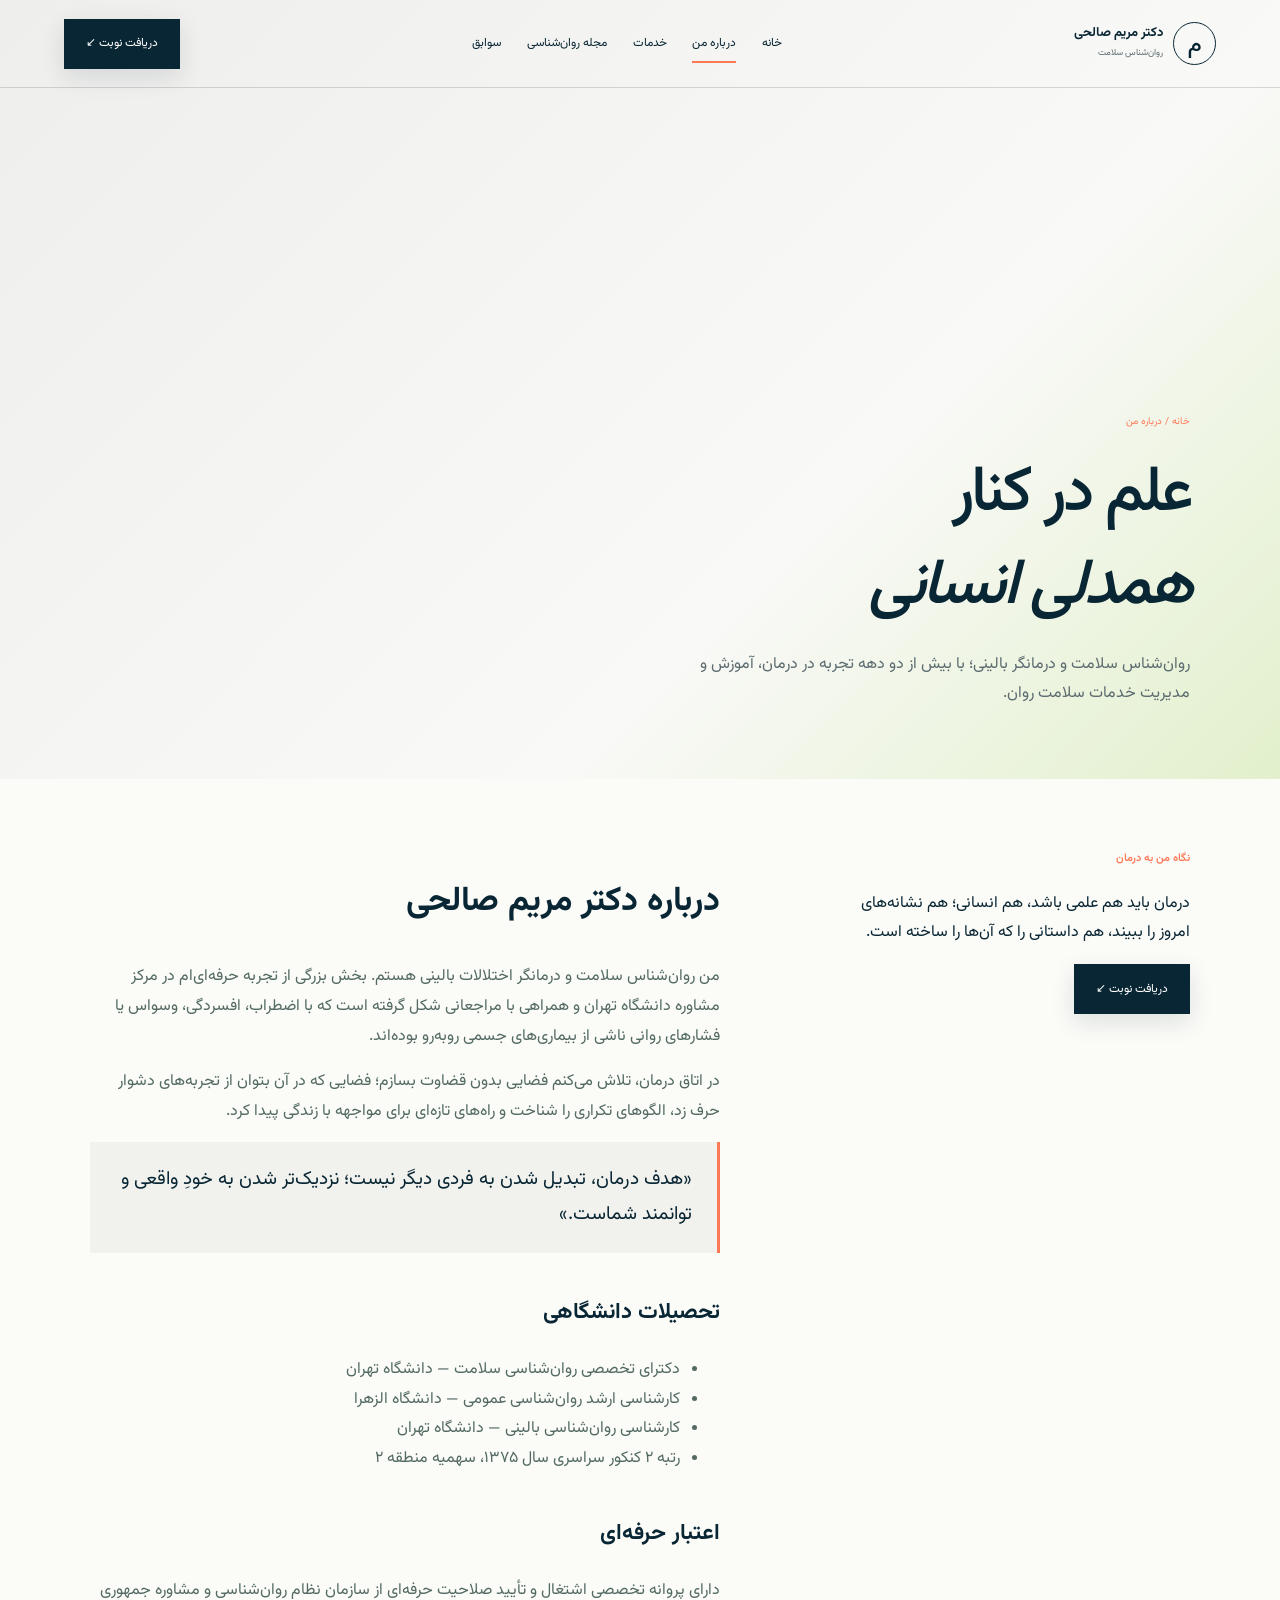
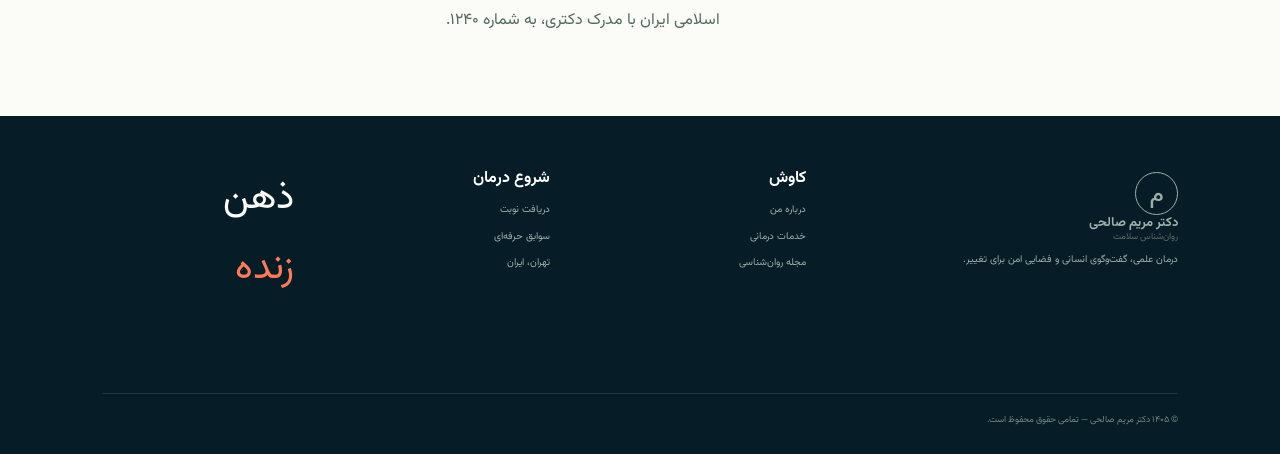
==== commit 06785c27: "Revert "Remove decorative arrows from primary buttons" This reverts commit 98747dca547bf251d6f34cc10" ====
--- a/about.html
+++ b/about.html
@@ -1,35 +1,2 @@
-<!doctype html><html lang="fa" dir="rtl"><head><meta charset="UTF-8"><meta name="viewport" content="width=device-width,initial-scale=1"><title>درباره من | دکتر مریم صالحی</title><link rel="stylesheet" href="styles.css"></head><body data-page="about"><div data-header></div><main id="main"><section class="page-hero"><div class="reveal"><span class="crumb">خانه / درباره من</span><h1>علم در کنار<br><em>همدلی انسانی</em></h1><p>روان‌شناس سلامت و درمانگر بالینی؛ با بیش از دو دهه تجربه در درمان، آموزش و مدیریت خدمات سلامت روان.</p></div><div class="num reveal">۲۴</div></section><section class="content split"><aside class="reveal"><span class="label">نگاه من به درمان</span><p>درمان باید هم علمی باشد، هم انسانی؛ هم نشانه‌های امروز را ببیند، هم داستانی را که آن‌ها را ساخته است.</p><a class="btn" href="appointment.html">دریافت نوبت</a></aside><article class="prose reveal"><h2>درباره دکتر مریم صالحی</h2><p>من روان‌شناس سلامت و درمانگر اختلالات بالینی هستم. بخش بزرگی از تجربه حرفه‌ای‌ام در مرکز مشاوره دانشگاه تهران و همراهی با مراجعانی شکل گرفته است که با اضطراب، افسردگی، وسواس یا فشارهای روانی ناشی از بیماری‌های جسمی روبه‌رو بوده‌اند.</p><p>در اتاق درمان، تلاش می‌کنم فضایی بدون قضاوت بسازم؛ فضایی که در آن بتوان از تجربه‌های دشوار حرف زد، الگوهای تکراری را شناخت و راه‌های تازه‌ای برای مواجهه با زندگی پیدا کرد.</p><div class="quote">«هدف درمان، تبدیل شدن به فردی دیگر نیست؛ نزدیک‌تر شدن به خودِ واقعی و توانمند شماست.»</div><h3>تحصیلات دانشگاهی</h3><ul><li>دکترای تخصصی روان‌شناسی سلامت — دانشگاه تهران</li><li>کارشناسی ارشد روان‌شناسی عمومی — دانشگاه الزهرا</li><li>کارشناسی روان‌شناسی بالینی — دانشگاه تهران</li><li>رتبه ۲ کنکور سراسری سال ۱۳۷۵، سهمیه منطقه ۲</li></ul><h3>اعتبار حرفه‌ای</h3><p>دارای پروانه تخصصی اشتغال و تأیید صلاحیت حرفه‌ای از سازمان نظام روان‌شناسی و مشاوره جمهوری اسلامی ایران با مدرک دکتری، به شماره ۱۲۴۰.</p></article></section></main><div data-footer></div><script src="script.js"></script></body></html>
+<!doctype html><html lang="fa" dir="rtl"><head><meta charset="UTF-8"><meta name="viewport" content="width=device-width,initial-scale=1"><title>درباره من | دکتر مریم صالحی</title><link rel="stylesheet" href="styles.css"></head><body data-page="about"><div data-header></div><main id="main"><section class="page-hero"><div class="reveal"><span class="crumb">خانه / درباره من</span><h1>علم در کنار<br><em>همدلی انسانی</em></h1><p>روان‌شناس سلامت و درمانگر بالینی؛ با بیش از دو دهه تجربه در درمان، آموزش و مدیریت خدمات سلامت روان.</p></div><div class="num reveal">۲۴</div></section><section class="content split"><aside class="reveal"><span class="label">نگاه من به درمان</span><p>درمان باید هم علمی باشد، هم انسانی؛ هم نشانه‌های امروز را ببیند، هم داستانی را که آن‌ها را ساخته است.</p><a class="btn" href="appointment.html">دریافت نوبت ↙</a></aside><article class="prose reveal"><h2>درباره دکتر مریم صالحی</h2><p>من روان‌شناس سلامت و درمانگر اختلالات بالینی هستم. بخش بزرگی از تجربه حرفه‌ای‌ام در مرکز مشاوره دانشگاه تهران و همراهی با مراجعانی شکل گرفته است که با اضطراب، افسردگی، وسواس یا فشارهای روانی ناشی از بیماری‌های جسمی روبه‌رو بوده‌اند.</p><p>در اتاق درمان، تلاش می‌کنم فضایی بدون قضاوت بسازم؛ فضایی که در آن بتوان از تجربه‌های دشوار حرف زد، الگوهای تکراری را شناخت و راه‌های تازه‌ای برای مواجهه با زندگی پیدا کرد.</p><div class="quote">«هدف درمان، تبدیل شدن به فردی دیگر نیست؛ نزدیک‌تر شدن به خودِ واقعی و توانمند شماست.»</div><h3>تحصیلات دانشگاهی</h3><ul><li>دکترای تخصصی روان‌شناسی سلامت — دانشگاه تهران</li><li>کارشناسی ارشد روان‌شناسی عمومی — دانشگاه الزهرا</li><li>کارشناسی روان‌شناسی بالینی — دانشگاه تهران</li><li>رتبه ۲ کنکور سراسری سال ۱۳۷۵، سهمیه منطقه ۲</li></ul><h3>اعتبار حرفه‌ای</h3><p>دارای پروانه تخصصی اشتغال و تأیید صلاحیت حرفه‌ای از سازمان نظام روان‌شناسی و مشاوره جمهوری اسلامی ایران با مدرک دکتری، به شماره ۱۲۴۰.</p></article></section></main><div data-footer></div><script src="script.js"></script></body></html>
 
-
-<!doctype html><html lang="fa" dir="rtl"><head><meta charset="UTF-8"><meta name="viewport" content="width=device-width,initial-scale=1"><title>دریافت نوبت | دکتر مریم صالحی</title><link rel="stylesheet" href="styles.css"></head><body data-page="appointment"><div data-header></div><main id="main" class="booking"><section class="booking-info reveal"><span class="label">شروع یک گفت‌وگو</span><h1>شاید امروز، زمانِ<br>شروع کردن باشد.</h1><p>فرم را تکمیل کنید. برای هماهنگی زمان جلسه با شما تماس می‌گیریم. جلسه اول به شناخت مسئله، انتظارات و انتخاب مسیر مناسب درمان اختصاص دارد.</p><p>✓ اطلاعات شما کاملاً محرمانه باقی می‌ماند.<br>✓ مدت جلسه معمولاً ۵۰ دقیقه است.<br>✓ امکان هماهنگی جلسه آنلاین وجود دارد.</p></section><form class="form reveal" novalidate><h2>درخواست وقت مشاوره</h2><p>موارد ستاره‌دار برای هماهنگی ضروری‌اند.</p><label>نام و نام خانوادگی *<input name="name" autocomplete="name" required placeholder="نام شما"></label><label>شماره همراه *<input name="phone" autocomplete="tel" inputmode="tel" required placeholder="۰۹۱۲ ۰۰۰ ۰۰۰۰"></label><label>زمینه مشاوره *<select required><option value="">انتخاب کنید</option><option>اضطراب و افسردگی</option><option>وسواس</option><option>روان‌شناسی سلامت</option><option>رشد و خودشناسی</option></select></label><label>شیوه جلسه *<select required><option value="">انتخاب کنید</option><option>حضوری</option><option>آنلاین</option></select></label><label class="full">توضیح کوتاه <textarea rows="4" placeholder="اگر مایلید کمی درباره دلیل مراجعه بنویسید."></textarea></label><button class="btn" type="submit">ثبت درخواست و تماس برای هماهنگی</button><p class="status" role="status"></p></form></main><div data-footer></div><script src="script.js"></script></body></html>
-
-
-<!doctype html><html lang="fa" dir="rtl"><head><meta charset="UTF-8"><meta name="viewport" content="width=device-width,initial-scale=1"><meta name="description" content="راهنمای علمی و عملی شناخت و مدیریت اضطراب"><title>چگونه با اضطراب گفت‌وگو کنیم؟ | دکتر مریم صالحی</title><link rel="stylesheet" href="styles.css"></head><body data-page="articles"><div data-header></div><main id="main" class="article-page"><header class="article-head reveal"><small>اضطراب · زمان مطالعه ۱۲ دقیقه</small><h1>وقتی اضطراب می‌آید، چگونه با آن گفت‌وگو کنیم؟</h1><p>اضطراب دشمن شما نیست؛ سامانه هشداری است که گاهی صدایش بیش از حد بلند می‌شود.</p></header><div class="cover a1 reveal"><span>نفس</span></div><div class="reading-layout"><aside class="toc reveal"><b>در این مقاله</b><a href="#cycle">چرخه اضطراب</a><a href="#body">تنظیم بدن</a><a href="#thought">فکر یا واقعیت؟</a><a href="#avoidance">دام اجتناب</a><a href="#help">زمان کمک گرفتن</a></aside><article class="article-body reveal"><p class="lead">اگر تجربه اضطراب را فقط به «فکر زیاد» تقلیل بدهیم، نیمی از ماجرا را از دست می‌دهیم. اضطراب رویدادی هم‌زمان در بدن، توجه، فکر و رفتار است. به همین دلیل، گفتنِ «نگران نباش» معمولاً کار نمی‌کند.</p><div class="article-note">این مطلب آموزشی است و جای ارزیابی، تشخیص یا درمان فردی را نمی‌گیرد.</div><h2 id="cycle">اضطراب چگونه خودش را تقویت می‌کند؟</h2><p>چرخه معمولاً با یک محرک شروع می‌شود: یک پیام، درد جسمی، جلسه کاری یا حتی فکری ناگهانی. ذهن خطر را پیش‌بینی می‌کند؛ بدن با تپش قلب، انقباض عضلات یا تغییر تنفس پاسخ می‌دهد؛ سپس همین نشانه‌های بدنی به‌عنوان مدرک خطر تفسیر می‌شوند. فرد برای کاهش فشار، از موقعیت اجتناب می‌کند. آرامش کوتاه‌مدتِ پس از اجتناب، به مغز می‌آموزد که موقعیت واقعاً خطرناک بوده است.</p><p>پس اضطراب فقط یک احساس نیست. چرخه‌ای است که هر جزء آن می‌تواند جزء بعدی را تقویت کند. خبر خوب این است که تغییر در هر حلقه می‌تواند کل چرخه را آهسته‌تر کند.</p><h2 id="body">قدم اول: بدن را به اکنون برگردانید</h2><p>در اوج برانگیختگی، بحث منطقی با ذهن دشوار است. ابتدا باید شدت هشدار بدن را کمی پایین آورد. توجه به تماس پا با زمین، شل کردن آگاهانه شانه‌ها و نام بردن از چند چیز قابل مشاهده، توجه را از آینده فرضی به اکنون قابل مشاهده برمی‌گرداند.</p><h3>یک تمرین دو دقیقه‌ای</h3><ol><li>بدون تلاش برای «عمیق» نفس کشیدن، سرعت تنفس را کمی آهسته کنید.</li><li>بازدم را اندکی طولانی‌تر از دم رها کنید؛ فشار و حبس نفس لازم نیست.</li><li>سه رنگ، دو صدا و یک نقطه تماس بدن با محیط را نام ببرید.</li><li>شدت اضطراب را از صفر تا ده بسنجید؛ هدف رسیدن فوری به صفر نیست.</li></ol><p>مرورهای پژوهشی نشان می‌دهند تمرین‌های تنفسی و بدنی می‌توانند اضطراب لحظه‌ای را کاهش دهند، اما اثر همه روش‌ها یکسان نیست و کیفیت شواهد متغیر است. اگر تمرکز بر تنفس شما را مضطرب‌تر می‌کند، تمرین حسی یا حرکت آرام انتخاب بهتری است.</p><h2 id="thought">قدم دوم: میان فکر و واقعیت فاصله بگذارید</h2><p>ذهن مضطرب معمولاً با زبان قطعیت حرف می‌زند: «حتماً خراب می‌شود»، «نمی‌توانم تحمل کنم»، «این علامت یعنی اتفاق بدی افتاده». هدف، جایگزینی آن‌ها با مثبت‌اندیشی نیست. پرسش دقیق‌تر این است: کدام بخش واقعیت مشاهده‌شده است و کدام بخش پیش‌بینی ذهن؟</p><div class="quote">به‌جای «نباید مضطرب باشم» بگویید: «الان اضطراب را تجربه می‌کنم؛ هنوز می‌توانم قدم بعدی را انتخاب کنم.»</div><p>سه پرسش مفید: شواهد موافق و مخالف این پیش‌بینی چیست؟ اگر دوستم همین فکر را داشت، چه می‌گفتم؟ کوچک‌ترین اقدام قابل انجام در ده دقیقه آینده چیست؟ این پرسش‌ها خطر را انکار نمی‌کنند؛ اندازه آن را واقعی‌تر می‌کنند.</p><h2 id="avoidance">قدم سوم: دام اجتناب را بشناسید</h2><p>لغو جلسه، چک کردن مکرر بدن، اطمینان‌خواهی پی‌درپی یا عقب انداختن تصمیم، در کوتاه‌مدت تسکین می‌دهد. اما اگر اجتناب به پاسخ اصلی تبدیل شود، محدوده زندگی کوچک‌تر می‌شود. در درمان شناختی‌رفتاری، مواجهه تدریجی و برنامه‌ریزی‌شده کمک می‌کند مغز تجربه تازه‌ای ثبت کند: «اضطراب بالا رفت، اما من توانستم بمانم و پایین آمد.»</p><p>مواجهه به معنای پرتاب کردن خود در سخت‌ترین موقعیت نیست. یک نردبان از موقعیت‌های آسان‌تر تا دشوارتر ساخته می‌شود و تمرین با سرعتی انجام می‌گیرد که چالش‌برانگیز اما قابل تحمل باشد.</p><h2 id="help">چه زمانی کمک تخصصی لازم است؟</h2><p>اگر نگرانی بیشتر روزها حضور دارد، کنترل آن دشوار است، خواب یا تمرکز را مختل کرده، به حملات وحشت‌زدگی یا اجتناب گسترده منجر شده یا عملکرد شغلی و رابطه‌ای را کاهش داده است، ارزیابی حرفه‌ای مناسب است. راهنمای NICE برای اضطراب فراگیر، مراقبت مرحله‌ای را توصیه می‌کند: از آموزش و خودیاری هدایت‌شده تا درمان‌های با شدت بالاتر مانند CBT، متناسب با شدت و اختلال عملکرد.</p><p>اگر اضطراب با خطر آسیب به خود، ناتوانی جدی در مراقبت از خود یا بحران شدید همراه است، کمک فوری از خدمات اورژانسی و سلامت روان ضروری است.</p><h2>جمع‌بندی</h2><p>هدف، حذف کامل اضطراب نیست. هدف این است که اضطراب از راننده زندگی به یکی از مسافران آن تبدیل شود: شنیده شود، اما فرمان را در دست نگیرد.</p><section class="sources"><h2>منابع و مطالعه بیشتر</h2><ol><li><a href="https://www.nice.org.uk/guidance/cg113/chapter/Recommendations" target="_blank" rel="noopener">NICE — Generalised anxiety disorder and panic disorder in adults</a></li><li><a href="https://pmc.ncbi.nlm.nih.gov/articles/PMC11203600/" target="_blank" rel="noopener">Chin et al. — Systematic review of brief interventions for state anxiety (2024)</a></li><li><a href="https://pmc.ncbi.nlm.nih.gov/articles/PMC8302658/" target="_blank" rel="noopener">Leyro et al. — Respiratory therapy for anxiety: meta-analytic review</a></li><li><a href="https://pmc.ncbi.nlm.nih.gov/articles/PMC10741869/" target="_blank" rel="noopener">Bentley et al. — Breathing practices for stress and anxiety reduction</a></li></ol></section><div class="article-nav"><a href="articles.html">→ بازگشت به مجله</a><a href="article-depression.html">مقاله بعد: افسردگی ←</a></div></article></div></main><div data-footer></div><script src="script.js"></script></body></html>
-
-
-<!doctype html><html lang="fa" dir="rtl"><head><meta charset="UTF-8"><meta name="viewport" content="width=device-width,initial-scale=1"><meta name="description" content="سازگاری روانی و حفظ کیفیت زندگی در کنار بیماری مزمن"><title>زندگی روانی در کنار بیماری مزمن | دکتر مریم صالحی</title><link rel="stylesheet" href="styles.css"></head><body data-page="articles"><div data-header></div><main id="main" class="article-page"><header class="article-head reveal"><small>روان‌شناسی سلامت · زمان مطالعه ۱۳ دقیقه</small><h1>زندگی روانی در کنار بیماری مزمن</h1><p>بیماری بخشی از زندگی می‌شود، اما لازم نیست تمام هویت فرد را تعریف کند.</p></header><div class="cover a3 reveal"><span>بدن</span></div><div class="reading-layout"><aside class="toc reveal"><b>در این مقاله</b><a href="#event">پس از تشخیص</a><a href="#grief">سوگ و پذیرش</a><a href="#identity">هویت</a><a href="#uncertainty">عدم قطعیت</a><a href="#support">کمک تخصصی</a></aside><article class="article-body reveal"><p class="lead">تشخیص بیماری مزمن فقط یک خبر پزشکی نیست. زمان را به «قبل» و «بعد» تقسیم می‌کند و می‌تواند رابطه فرد با بدن، آینده، کار، خانواده و احساس کنترل را تغییر دهد.</p><div class="article-note">این مقاله درباره جنبه‌های روان‌شناختی است. تصمیم‌های پزشکی باید با تیم درمان جسمی گرفته شوند.</div><h2 id="event">بعد از تشخیص چه اتفاقی می‌افتد؟</h2><p>بعضی افراد شوکه می‌شوند، بعضی به جست‌وجوی بی‌وقفه اطلاعات روی می‌آورند و بعضی مدتی خبر را جدی نمی‌گیرند. هیچ واکنش واحدی وجود ندارد. نوع بیماری، پیش‌آگهی، درد، محدودیت‌ها، حمایت اجتماعی و تجربه‌های قبلی فرد، همگی بر سازگاری اثر می‌گذارند.</p><p>مسئله فقط ترس از نشانه‌ها نیست. نقش‌های خانوادگی ممکن است تغییر کنند، برنامه شغلی نیاز به بازنگری داشته باشد و بدن از چیزی بدیهی به موضوعی دائماً زیر نظر تبدیل شود. این مجموعه فشارها توضیح می‌دهد چرا سلامت جسم و روان باید یکپارچه دیده شوند.</p><h2 id="grief">سوگ برای زندگی‌ای که انتظارش را داشتیم</h2><p>فرد ممکن است برای توانایی از دست‌رفته، تصویر قبلی از آینده یا استقلال پیشین سوگواری کند. خشم، انکار، اندوه و حس بی‌عدالتی الزاماً نشانه سازگاری بد نیستند؛ می‌توانند بخشی از پردازش تغییر باشند.</p><p>پذیرش در روان‌شناسی به معنای دوست داشتن بیماری یا دست کشیدن از درمان نیست. پذیرش یعنی انرژیِ جنگیدن با واقعیتِ موجود را به تصمیم‌هایی منتقل کنیم که هنوز در اختیار ما هستند. این فرایند خطی نیست. یک آزمایش جدید یا عود نشانه‌ها می‌تواند احساس‌های قدیمی را دوباره فعال کند.</p><div class="quote">روز دشوار، شکست درمان یا بازگشت به نقطه اول نیست. سازگاری بیشتر شبیه تنظیم مداوم بادبان است تا رسیدن به دریایی کاملاً آرام.</div><h2 id="identity">هویت شما بزرگ‌تر از تشخیص است</h2><p>وقتی ملاقات‌های پزشکی، داروها و نشانه‌ها بخش زیادی از روز را می‌گیرند، بیماری می‌تواند تمام روایت زندگی را اشغال کند. زبان یک مداخله کوچک اما مهم است: «من دیابت هستم» با «من فردی هستم که با دیابت زندگی می‌کنم» یک تجربه روانی نمی‌سازد.</p><p>تمرین مفید این است که فهرستی از نقش‌ها و ارزش‌هایی بنویسیم که مستقل از وضعیت جسمی‌اند: دوست، والد، یادگیرنده، هنرمند، فرد قابل اعتماد یا کسی که از طبیعت لذت می‌برد. سپس برای یکی از آن‌ها یک اقدام متناسب با انرژی و محدودیت‌های امروز طراحی کنیم.</p><h2 id="uncertainty">زندگی با عدم قطعیت</h2><p>بیماری مزمن پاسخ قطعی برای همه پرسش‌ها نمی‌دهد. ذهن برای کاهش عدم قطعیت ممکن است بدن را مکرر بررسی کند، در اینترنت جست‌وجوی بی‌پایان انجام دهد یا از هر فعالیتی که نشانه‌ای ایجاد می‌کند کنار بکشد. این رفتارها گاهی اطلاعات مفید می‌دهند، اما وقتی اجباری شوند اضطراب سلامت را تقویت می‌کنند.</p><h3>دایره کنترل را دقیق‌تر کنید</h3><ul><li><b>در اختیار من:</b> مصرف دارو طبق دستور، ثبت پرسش‌ها، خواب و تغذیه در حد امکان، درخواست حمایت.</li><li><b>قابل تأثیر اما نه کنترل کامل:</b> روند درمان، همکاری خانواده، برنامه کاری.</li><li><b>خارج از اختیار:</b> گذشته، وجود بیماری و پیش‌بینی قطعی آینده.</li></ul><p>این تقسیم‌بندی قرار نیست نگرانی را حذف کند. کمک می‌کند انرژی محدود فرد صرف بخش‌هایی شود که امکان عمل در آن‌ها بیشتر است.</p><h2>ارتباط با خانواده و تیم درمان</h2><p>اطرافیان ممکن است از سر محبت، بیماری را کوچک کنند یا بیش از حد مراقبت کنند. درخواست روشن مؤثرتر از انتظار برای حدس زدن است: «وقتی درباره نتیجه آزمایش نگرانم، فعلاً شنیده شدن می‌خواهم، نه راه‌حل.» در ارتباط با پزشک نیز فهرست کوتاه پرسش‌ها، همراه داشتن فرد قابل اعتماد و درخواست توضیح ساده می‌تواند حس مشارکت را بیشتر کند.</p><h2 id="support">کمک روان‌شناختی چه تغییری ایجاد می‌کند؟</h2><p>مرورهای نظام‌مند نشان داده‌اند مداخلات روان‌شناختی در برخی بیماری‌های مزمن می‌توانند دست‌کم بعضی ابعاد کیفیت زندگی، پریشانی روانی و سازگاری را بهبود دهند؛ اما نوع بیماری، کیفیت مطالعات و ماندگاری اثر متفاوت است. بنابراین ادعای «یک روش برای همه» با شواهد سازگار نیست.</p><p>راهنمای NICE برای افسردگی همراه مشکل جسمی مزمن، انتخاب درمان را بر اساس شدت افسردگی، مسیر بیماری، ترجیح فرد، عوارض و تداخل دارویی توصیه می‌کند. CBT فردی یا گروهی و در مواردی درمان زوجی از گزینه‌های روان‌شناختی‌اند. هماهنگی میان تیم جسم و روان اهمیت ویژه دارد.</p><p>اگر نگرانی، خلق پایین، بی‌خوابی، اجتناب یا احساس بی‌معنایی پایدار شده و مراقبت پزشکی یا زندگی روزمره را مختل کرده است، دریافت کمک تخصصی بخشی از درمان بیماری است، نه موضوعی حاشیه‌ای.</p><h2>جمع‌بندی</h2><p>سازگاری با بیماری مزمن به معنای بازگشت اجباری به زندگی قبل نیست. گاهی به معنای ساختن روایتی تازه است: روایتی که در آن محدودیت واقعی دیده می‌شود، اما امکان انتخاب، رابطه و معنا نیز از تصویر حذف نمی‌شود.</p><section class="sources"><h2>منابع و مطالعه بیشتر</h2><ol><li><a href="https://www.nice.org.uk/guidance/cg91/chapter/Recommendations" target="_blank" rel="noopener">NICE — Depression with a chronic physical health problem</a></li><li><a href="https://www.nimh.nih.gov/health/publications/chronic-illness-mental-health" target="_blank" rel="noopener">NIMH — Understanding the link between chronic disease and depression</a></li><li><a href="https://pmc.ncbi.nlm.nih.gov/articles/PMC9092922/" target="_blank" rel="noopener">Psychosocial interventions after a new chronic disease diagnosis: systematic review</a></li><li><a href="https://pmc.ncbi.nlm.nih.gov/articles/PMC5870214/" target="_blank" rel="noopener">Psychological interventions and quality of life in long-term conditions</a></li><li><a href="https://pmc.ncbi.nlm.nih.gov/articles/PMC8045767/" target="_blank" rel="noopener">Single-session ACT for chronic health conditions: systematic review</a></li><li><a href="https://pmc.ncbi.nlm.nih.gov/articles/PMC10141870/" target="_blank" rel="noopener">Internet and mobile CBT for chronic diseases: systematic review</a></li></ol></section><div class="article-nav"><a href="article-depression.html">→ مقاله قبل: افسردگی</a><a href="appointment.html">درخواست جلسه مشاوره ←</a></div></article></div></main><div data-footer></div><script src="script.js"></script></body></html>
-
-
-<!doctype html><html lang="fa" dir="rtl"><head><meta charset="UTF-8"><meta name="viewport" content="width=device-width,initial-scale=1"><meta name="description" content="نشانه‌های کمتر شناخته‌شده افسردگی و مسیر کمک گرفتن"><title>افسردگی همیشه شبیه غمگینی نیست | دکتر مریم صالحی</title><link rel="stylesheet" href="styles.css"></head><body data-page="articles"><div data-header></div><main id="main" class="article-page"><header class="article-head reveal"><small>افسردگی · زمان مطالعه ۱۱ دقیقه</small><h1>افسردگی همیشه شبیه غمگینی نیست</h1><p>گاهی پشت خستگی، تحریک‌پذیری، بی‌تصمیمی یا بی‌حسی پنهان می‌شود.</p></header><div class="cover a2 reveal"><span>نور</span></div><div class="reading-layout"><aside class="toc reveal"><b>در این مقاله</b><a href="#not-sad">فراتر از غم</a><a href="#hidden">نشانه‌های پنهان</a><a href="#difference">تفاوت با خستگی</a><a href="#action">قدم‌های اولیه</a><a href="#risk">نشانه‌های خطر</a></aside><article class="article-body reveal"><p class="lead">بعضی افراد افسرده صبح سر کار می‌روند، لبخند می‌زنند و مسئولیت‌هایشان را انجام می‌دهند؛ اما هر کار ساده برایشان به اندازه بالا رفتن از یک شیب تند انرژی می‌برد. ظاهر عملکرد همیشه شدت رنج را نشان نمی‌دهد.</p><div class="article-note">این مطلب برای آگاهی عمومی است و تشخیص افسردگی به ارزیابی جامع متخصص نیاز دارد.</div><h2 id="not-sad">چرا افسردگی فقط غمگینی نیست؟</h2><p>غم واکنشی طبیعی به فقدان و ناکامی است و معمولاً با موقعیت ارتباطی روشن دارد. افسردگی می‌تواند شامل خلق پایین باشد، اما دو هسته مهم دیگر نیز دارد: کاهش علاقه یا لذت و افت محسوس انرژی. راهنمای NICE تأکید می‌کند ارزیابی نباید فقط شمارش نشانه‌ها باشد؛ مدت، شدت، سابقه، اختلال عملکرد، وضعیت جسمی و شرایط اجتماعی هم اهمیت دارند.</p><p>فرد ممکن است بگوید «غمگین نیستم؛ فقط هیچ چیز برایم معنایی ندارد» یا «احساس خاصی ندارم». این بی‌حسی هیجانی یا ناتوانی در تجربه لذت، گاهی از غم آشکار مهم‌تر است.</p><h2 id="hidden">نشانه‌هایی که کمتر دیده می‌شوند</h2><h3>تحریک‌پذیری به جای اشک</h3><p>کم شدن تحمل، واکنش تند به اتفاق‌های کوچک و احساس بی‌قراری می‌تواند بخشی از افسردگی باشد. منابع NIMH تحریک‌پذیری، ناامیدی، بی‌قراری، خستگی و مشکلات تمرکز را در کنار خلق پایین و کاهش لذت از نشانه‌های ممکن می‌دانند.</p><h3>خستگی و کند شدن</h3><p>این خستگی با یک شب استراحت کاملاً برطرف نمی‌شود. شروع دوش گرفتن، پاسخ دادن به پیام یا آماده کردن غذا ممکن است به تصمیمی سنگین تبدیل شود. بعضی افراد کندی فکر و حرکت را تجربه می‌کنند و بعضی دیگر بی‌قراری واضح دارند.</p><h3>تصمیم‌گیری دشوار</h3><p>افسردگی منابع توجه را محدود می‌کند. انتخاب‌های معمولی طولانی می‌شوند و فرد ممکن است این دشواری را به «بی‌عرضگی» نسبت دهد. این تفسیر انتقادی، احساس گناه و کناره‌گیری را بیشتر می‌کند.</p><h3>دردها و شکایت‌های جسمی</h3><p>تغییر خواب و اشتها، سردرد، دردهای مبهم یا تشدید مشکلات جسمی ممکن است همراه افسردگی باشند. با این حال، این علائم می‌توانند علت پزشکی هم داشته باشند؛ بنابراین بررسی جسمی و روانی باید کنار هم انجام شود.</p><h2 id="difference">چطور افسردگی را از خستگی معمولی تشخیص دهیم؟</h2><p>یک نشانه به‌تنهایی پاسخ نمی‌دهد. الگو مهم است: آیا تغییرها بیشتر روزها و دست‌کم حدود دو هفته ادامه یافته‌اند؟ آیا علاقه، کار، رابطه یا مراقبت از خود آسیب دیده است؟ آیا ناامیدی یا احساس بی‌ارزشی حضور دارد؟ آیا سابقه دوره‌های مشابه یا دوره‌هایی از افزایش غیرعادی انرژی و خلق وجود دارد؟ پاسخ‌ها باید در ارزیابی حرفه‌ای کنار هم قرار گیرند.</p><div class="quote">افسردگی ضعف اراده نیست. وقتی ظرفیت عمل پایین آمده، سرزنش کردن خود همان چیزی را کم می‌کند که برای بهبود لازم است: انرژی.</div><h2 id="action">قدم‌های اولیه‌ای که واقع‌بینانه‌اند</h2><p>توصیه «بیشتر تلاش کن» معمولاً بی‌فایده است. فعال‌سازی رفتاری از منطق دیگری استفاده می‌کند: منتظر انگیزه نمی‌مانیم؛ یک عمل کوچک، مشخص و ارزش‌محور را برنامه‌ریزی می‌کنیم تا امکان تجربه پاداش دوباره ایجاد شود. مرور کاکرین روی ۵۳ مطالعه نشان داده فعال‌سازی رفتاری می‌تواند کمک‌کننده باشد، هرچند اطمینان به بخشی از شواهد پایین تا متوسط است و اثر بلندمدت هنوز قطعیت کمتری دارد.</p><ul><li>کار را آن‌قدر کوچک کنید که شروعش ممکن باشد: پنج دقیقه راه رفتن، نه «ورزش کامل».</li><li>فعالیت‌ها را در سه گروه نگه دارید: مراقبت از بدن، ارتباط با دیگران و حس انجام دادن.</li><li>قبل و بعد فعالیت، خلق و انرژی را ثبت کنید؛ هدف جمع کردن داده است، نه مجبور کردن خود به شادی.</li><li>خواب، داروها، بیماری‌های جسمی و مصرف مواد را در ارزیابی نادیده نگیرید.</li></ul><h2 id="risk">چه زمانی باید سریع‌تر کمک گرفت؟</h2><p>اگر نشانه‌ها پایدارند، عملکرد را مختل کرده‌اند یا رو به بدتر شدن‌اند، مراجعه به روان‌شناس یا روان‌پزشک مناسب است. وجود فکر مرگ، آسیب به خود، نقشه خودکشی، ناتوانی در مراقبت از خود یا خطر برای دیگران یک وضعیت فوری است. در چنین شرایطی فرد نباید تنها بماند و باید با اورژانس محل زندگی یا خدمات بحران تماس گرفته شود.</p><p>درمان می‌تواند شامل روان‌درمانی، دارو یا ترکیبی از آن‌ها باشد. انتخاب به شدت، سابقه، ترجیح فرد، بیماری‌های همراه و پاسخ به درمان‌های قبلی بستگی دارد؛ تصمیم دارویی باید با پزشک گرفته شود.</p><h2>جمع‌بندی</h2><p>دیدن افسردگی از پشت نقاب عملکرد، اولین قدم است. سؤال بهتر از «چرا خودت را جمع نمی‌کنی؟» این است: «این روزها انجام دادن چه چیزی از همیشه سخت‌تر شده و چه کمکی می‌تواند بارش را کمی سبک‌تر کند؟»</p><section class="sources"><h2>منابع و مطالعه بیشتر</h2><ol><li><a href="https://www.nice.org.uk/guidance/ng222/chapter/Recommendations" target="_blank" rel="noopener">NICE — Depression in adults: treatment and management</a></li><li><a href="https://www.nimh.nih.gov/sites/default/files/documents/health/publications/depression/depression.pdf" target="_blank" rel="noopener">NIMH — Depression</a></li><li><a href="https://pmc.ncbi.nlm.nih.gov/articles/PMC7414881/" target="_blank" rel="noopener">Disentangling fatigue from anhedonia: a scoping review</a></li><li><a href="https://doi.org/10.1002/14651858.CD013305.pub2" target="_blank" rel="noopener">Cochrane — Behavioural activation therapy for depression in adults</a></li><li><a href="https://pmc.ncbi.nlm.nih.gov/articles/PMC10251223/" target="_blank" rel="noopener">Internet-based behavioral activation: systematic review and meta-analysis</a></li></ol></section><div class="article-nav"><a href="article-anxiety.html">→ مقاله قبل: اضطراب</a><a href="article-chronic-illness.html">مقاله بعد: بیماری مزمن ←</a></div></article></div></main><div data-footer></div><script src="script.js"></script></body></html>
-
-
-<!doctype html><html lang="fa" dir="rtl"><head><meta charset="UTF-8"><meta name="viewport" content="width=device-width,initial-scale=1"><meta name="description" content="مقاله‌های روان‌شناسی دکتر مریم صالحی درباره اضطراب، افسردگی و سلامت روان"><title>مجله روان‌شناسی | دکتر مریم صالحی</title><link rel="stylesheet" href="styles.css"></head><body data-page="articles"><div data-header></div><main id="main"><section class="mag-hero"><div class="reveal"><span class="crumb">خانه / مجله روان‌شناسی</span><h1>ذهن، بدن<br>و <em>زندگی روزمره</em></h1><p>مطالبی برای فهم دقیق‌تر تجربه‌های روانی؛ ساده، علمی و دور از نسخه‌های فوری.</p></div><div class="mag-word reveal">فهم</div></section><section class="featured-story section"><a href="article-anxiety.html" class="featured-art reveal"><span>پرونده ویژه / اضطراب</span><b>نفس</b><i></i></a><div class="featured-copy reveal"><small>۱۲ دقیقه مطالعه · به‌روزرسانی مرداد ۱۴۰۵</small><h2>وقتی اضطراب می‌آید، چگونه با آن گفت‌وگو کنیم؟</h2><p>اضطراب دشمنی نیست که باید شکستش داد. سامانه هشداری است که گاهی حساس‌تر از حد لازم کار می‌کند. در این راهنمای کامل، از چرخه اضطراب تا تمرین‌های مؤثر و زمان مراجعه تخصصی را مرور می‌کنیم.</p><a class="btn" href="article-anxiety.html">خواندن پرونده کامل</a></div></section><section class="content magazine-list"><div class="mag-toolbar reveal"><div><span class="label">آرشیو مجله</span><h2>مطالعه بر اساس موضوع</h2></div><div class="filters"><button class="active" data-filter="all">همه</button><button data-filter="anxiety">اضطراب</button><button data-filter="mood">خلق</button><button data-filter="health">سلامت</button></div></div><div class="articles"><a class="article reveal" data-topic="anxiety" href="article-anxiety.html"><div class="article-art a1">نفس</div><small>اضطراب · ۱۲ دقیقه</small><h3>وقتی اضطراب می‌آید، چگونه با آن گفت‌وگو کنیم؟</h3><p>چرخه اضطراب، تنظیم بدن، کار با افکار و نشانه‌های نیاز به درمان.</p></a><a class="article reveal delay" data-topic="mood" href="article-depression.html"><div class="article-art a2">نور</div><small>افسردگی · ۱۱ دقیقه</small><h3>افسردگی همیشه شبیه غمگینی نیست</h3><p>نشانه‌های پنهان، افت عملکرد، فعال‌سازی رفتاری و مسیر کمک گرفتن.</p></a><a class="article reveal delay2" data-topic="health" href="article-chronic-illness.html"><div class="article-art a3">بدن</div><small>روان‌شناسی سلامت · ۱۳ دقیقه</small><h3>زندگی روانی در کنار بیماری مزمن</h3><p>سوگ، هویت، عدم قطعیت و راه‌های سازگاری با زندگی تازه.</p></a></div></section><section class="mag-quote section reveal"><span>یادداشت سردبیر</span><q>دانستن قرار نیست جای درمان را بگیرد؛ قرار است کمک کند سؤال دقیق‌تری از خودمان و درمانگرمان بپرسیم.</q><a href="appointment.html">گفت‌وگو با درمانگر ←</a></section></main><div data-footer></div><script src="script.js"></script></body></html>
-
-
-<!doctype html><html lang="fa" dir="rtl"><head><meta charset="UTF-8"><meta name="viewport" content="width=device-width,initial-scale=1"><title>سوابق حرفه‌ای | دکتر مریم صالحی</title><link rel="stylesheet" href="styles.css"></head><body data-page="experience"><div data-header></div><main id="main"><section class="page-hero"><div class="reveal"><span class="crumb">خانه / سوابق</span><h1>تجربه‌ای ریشه‌دار<br><em>در دانشگاه و درمان</em></h1><p>بیش از دو دهه فعالیت بالینی، مدیریتی و آموزشی در مراکز دانشگاهی و تخصصی.</p></div><div class="num reveal">۱۳۸۰</div></section><section class="content"><div class="cards"><article class="detail reveal"><span class="label">۱۳۹۸ — اکنون</span><h2>مشاور گروه تخصصی مشاوره و خدمات روان‌شناختی دلسا</h2></article><article class="detail reveal"><span class="label">۱۴۰۰ — ۱۴۰۱</span><h2>معاون مرکز مشاوره دانشگاه تهران</h2></article><article class="detail reveal"><span class="label">۱۳۹۴ — ۱۳۹۹</span><h2>معاون برنامه‌ریزی اداره کل برنامه، بودجه و تحول سازمانی دانشگاه تهران</h2></article><article class="detail reveal"><span class="label">۱۳۸۰ — ۱۳۹۴</span><h2>کارشناس مشاور و سوپروایزر مرکز مشاوره دانشگاه تهران</h2></article><article class="detail reveal"><span class="label">سایر مسئولیت‌ها</span><p>مسئول مرکز مشاوره مجتمع خوابگاه‌های فاطمیه؛ مشاور و سخنران شرکت عملیات غیرصنعتی پازارگاد؛ مشاور مراکز خصوصی از جمله مؤسسه مهر پروین؛ مسئول اجرای طرح پیشگیری اجتماع‌محور و دبیر کمیته پیشگیری از آسیب‌های اجتماعی در خوابگاه‌های دانشگاه تهران.</p></article></div></section></main><div data-footer></div><script src="script.js"></script></body></html>
-
-
-<!doctype html><html lang="fa" dir="rtl"><head><meta charset="UTF-8"><meta name="viewport" content="width=device-width,initial-scale=1"><meta name="theme-color" content="#173d37"><meta name="description" content="دکتر مریم صالحی، روان‌شناس سلامت و درمانگر بالینی"><title>دکتر مریم صالحی | روان‌شناس سلامت</title><link rel="stylesheet" href="styles.css"></head><body data-page="home"><div data-header></div><main>
-<section class="hero"><div class="hero-copy reveal"><p class="kicker"><i></i> پذیرش مراجع جدید</p><h1>آرام‌تر ببین.<br><em>آگاهانه‌تر زندگی کن.</em></h1><p>در مسیر عبور از اضطراب، افسردگی، وسواس و فشارهای روانی همراه بیماری‌های جسمی، با درمانی علمی و انسانی کنار شما هستم.</p><div class="actions"><a class="btn" href="appointment.html">رزرو جلسه مشاوره </a><a class="text-link" href="about.html">آشنایی با من ←</a></div><div class="proof"><div><b>+۲۴</b><span>سال تجربه</span></div><div><b>۱۲۴۰</b><span>شماره پروانه</span></div><div><b>CBT · CAT</b><span>رویکردهای درمان</span></div></div></div>
-<div class="hero-art reveal delay"><div class="orb coral"></div><div class="orb sage"></div><div class="portrait"><svg viewBox="0 0 560 660" role="img" aria-label="پرتره هنری روان‌شناس"><path fill="#c5a48d" d="M125 660c12-115 59-168 132-195-39-38-62-99-51-165 14-83 66-137 137-130 72 8 111 72 100 154-8 61-38 112-78 141 79 24 126 84 140 195z"/><g fill="none" stroke="#173d37" stroke-width="2.2" stroke-linecap="round"><path d="M307 165c-69 12-106 77-101 142 5 71 39 132 99 159M310 176c76-17 144 39 135 132-6 68-36 125-86 158M272 276c20-12 41-11 59 2M371 281c20-9 38-5 53 8M344 297c-7 29-9 56 9 67 9 6 21 4 30 0M315 391c29 20 60 21 89 0M257 467c-78 26-119 88-132 193M365 467c86 22 129 89 140 193"/></g></svg><q>تغییر از دیدنِ بدون قضاوت آغاز می‌شود.</q></div><a class="fresh" href="article-anxiety.html"><small>مقاله تازه</small><b>چطور با اضطراب گفت‌وگو کنیم؟</b><span>←</span></a></div></section>
-<div class="marquee"><div>روان‌شناسی سلامت ✦ اضطراب ✦ افسردگی ✦ وسواس ✦ خودشناسی ✦ روان‌شناسی سلامت ✦ اضطراب ✦ افسردگی ✦</div></div>
-<section class="intro section"><span class="label reveal">۰۱ / یک درمان انسانی</span><h2 class="reveal">گاهی برای ادامه دادن،<br>باید کمی <em>مکث کنیم.</em></h2><div class="reveal"><p>درمان برای من نسخه‌ای آماده نیست؛ گفت‌وگویی امن و مبتنی بر شواهد است که با داستان، نیازها و ریتم منحصربه‌فرد شما شکل می‌گیرد.</p><a class="line-link" href="about.html">داستان حرفه‌ای من ←</a></div></section>
-<section class="section services-home"><div class="section-head reveal"><div><span class="label">۰۲ / خدمات تخصصی</span><h2>برای آنچه درونتان<br>سنگین شده است.</h2></div><p>از ارزیابی اولیه تا انتخاب رویکرد، همه‌چیز شفاف و متناسب با شما پیش می‌رود.</p></div><div class="service-grid"><a class="service sage-bg reveal" href="services.html#health"><span>۰۱</span><b class="symbol">＋</b><h3>روان‌شناسی سلامت</h3><p>همراهی روان‌شناختی در بیماری‌های مزمن طبی</p><strong>جزئیات خدمت ←</strong></a><a class="service clay-bg reveal delay" href="services.html#clinical"><span>۰۲</span><b class="symbol">∿</b><h3>درمان اختلالات بالینی</h3><p>درمان افسردگی، اضطراب و وسواس</p><strong>جزئیات خدمت ←</strong></a><a class="service cream-bg reveal delay2" href="services.html#growth"><span>۰۳</span><b class="symbol">◯</b><h3>رشد و خودشناسی</h3><p>شناخت الگوها و ساختن رابطه سالم‌تر با خود</p><strong>جزئیات خدمت ←</strong></a></div></section>
-<section class="method section"><div class="method-art reveal"><div class="rings"></div><q>بین محرک و پاسخ، فضایی هست؛ در آن فضا قدرت انتخاب ماست.</q></div><div class="reveal"><span class="label">۰۳ / رویکرد درمان</span><h2>هم نشانه‌ها،<br>هم ریشه‌ها.</h2><p>با ترکیب درمان شناختی‌رفتاری و شناختی‌تحلیلی، به تجربه اکنون و الگوهای شکل‌گرفته در طول زندگی هم‌زمان توجه می‌کنیم.</p><a class="btn pale" href="services.html#approaches">شناخت رویکردها</a></div></section>
-<section class="journal section"><div class="section-head reveal"><div><span class="label">۰۴ / از مجله</span><h2>برای فهم بهترِ<br>آنچه تجربه می‌کنیم.</h2></div><a class="line-link" href="articles.html">همه مقاله‌ها ←</a></div><div class="articles"><a class="article reveal" href="article-anxiety.html"><div class="article-art a1">نفس</div><small>اضطراب · ۸ دقیقه</small><h3>وقتی اضطراب می‌آید، چگونه با آن گفت‌وگو کنیم؟</h3><p>چند راه علمی برای بازگرداندن ذهن به لحظه اکنون.</p></a><a class="article reveal delay" href="article-depression.html"><div class="article-art a2">نور</div><small>افسردگی · ۶ دقیقه</small><h3>افسردگی همیشه شبیه غمگینی نیست</h3><p>نشانه‌های کمتر شناخته‌شده‌ای که بهتر است جدی بگیریم.</p></a><a class="article reveal delay2" href="article-chronic-illness.html"><div class="article-art a3">بدن</div><small>سلامت · ۹ دقیقه</small><h3>زندگی روانی در کنار بیماری مزمن</h3><p>چگونه با تغییرات بدن و هویت سازگار شویم؟</p></a></div></section>
-<section class="cta section reveal"><span>آماده‌اید یک قدم بردارید؟</span><h2>قرار نیست همه‌چیز را<br>تنها حل کنید.</h2><p>یک گفت‌وگوی کوتاه می‌تواند نقطه شروع مسیر تازه‌ای باشد.</p><a class="btn coral-btn" href="appointment.html">درخواست نوبت مشاوره</a></section></main><div data-footer></div><script src="script.js"></script></body></html>
-
-
-<!doctype html><html lang="fa" dir="rtl"><head><meta charset="UTF-8"><meta name="viewport" content="width=device-width,initial-scale=1"><title>خدمات درمانی | دکتر مریم صالحی</title><link rel="stylesheet" href="styles.css"></head><body data-page="services"><div data-header></div><main id="main"><section class="page-hero"><div class="reveal"><span class="crumb">خانه / خدمات</span><h1>درمانی برای<br><em>جهان درونی شما</em></h1><p>خدمات درمانی بر اساس ارزیابی دقیق، اهداف مشترک و نیاز منحصربه‌فرد هر فرد طراحی می‌شوند.</p></div><div class="num reveal">۰۳</div></section><section class="content cards"><article class="detail reveal" id="health"><span class="label">۰۱ / روان‌شناسی سلامت</span><h2>همراهی روان‌شناختی در بیماری‌های مزمن</h2><p>بیماری جسمی فقط بدن را درگیر نمی‌کند. نگرانی، سوگ، تغییر نقش‌ها و خستگی روانی بخشی از این تجربه‌اند. مداخله روان‌شناختی برای افراد درگیر بیماری‌های قلبی، روماتیسم، سرطان و سایر شرایط مزمن ارائه می‌شود.</p><a href="appointment.html">درخواست جلسه در این زمینه ←</a></article><article class="detail reveal" id="clinical"><span class="label">۰۲ / درمان بالینی</span><h2>افسردگی، اضطراب و وسواس</h2><p>درمان با ارزیابی نشانه‌ها، موقعیت زندگی و الگوهای شناختی و رفتاری آغاز می‌شود. هدف، تنها کاهش نشانه‌ها نیست؛ بلکه افزایش توانایی مدیریت هیجان‌ها و بازگشت به عملکرد رضایت‌بخش است.</p><a href="appointment.html">درخواست جلسه در این زمینه ←</a></article><article class="detail reveal" id="growth"><span class="label">۰۳ / رشد و خودشناسی</span><h2>شناخت الگوها و انتخاب‌های تازه</h2><p>گاهی مسئله نام مشخصی ندارد اما حس می‌کنیم در روابط، تصمیم‌ها یا تجربه هیجانی خود در چرخه‌ای تکراری مانده‌ایم. درمان می‌تواند به دیدن و تغییر این الگوها کمک کند.</p><a href="appointment.html">درخواست جلسه در این زمینه ←</a></article><article class="detail reveal" id="approaches"><span class="label">رویکردهای درمان</span><h2>CBT و CAT</h2><p><b>درمان شناختی‌رفتاری</b> به ارتباط افکار، احساسات و رفتارها و مهارت‌های عملی تغییر می‌پردازد. <b>درمان شناختی‌تحلیلی</b> الگوهای رابطه‌ای تکرارشونده و ریشه‌های آن‌ها را روشن می‌کند. انتخاب یا ترکیب این رویکردها بر اساس نیاز هر مراجع انجام می‌شود.</p></article></section></main><div data-footer></div><script src="script.js"></script></body></html>
-
-
